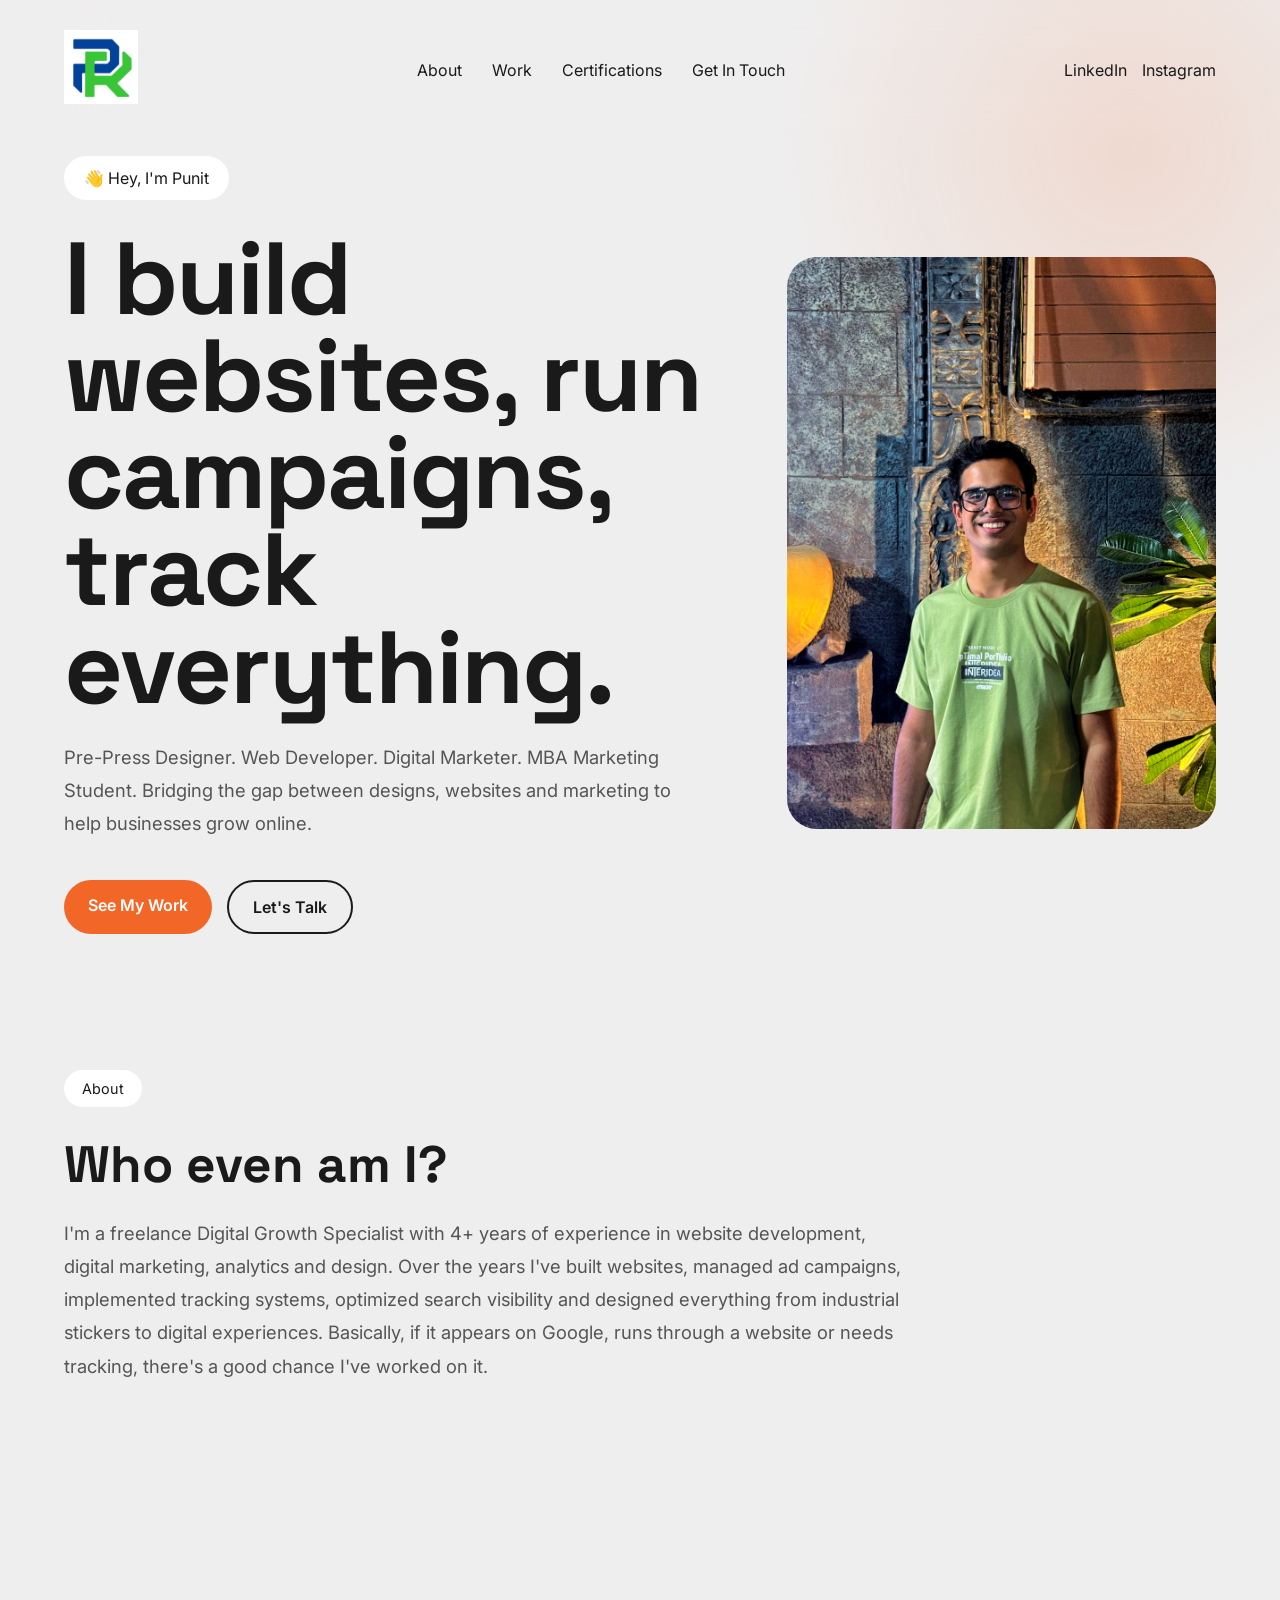
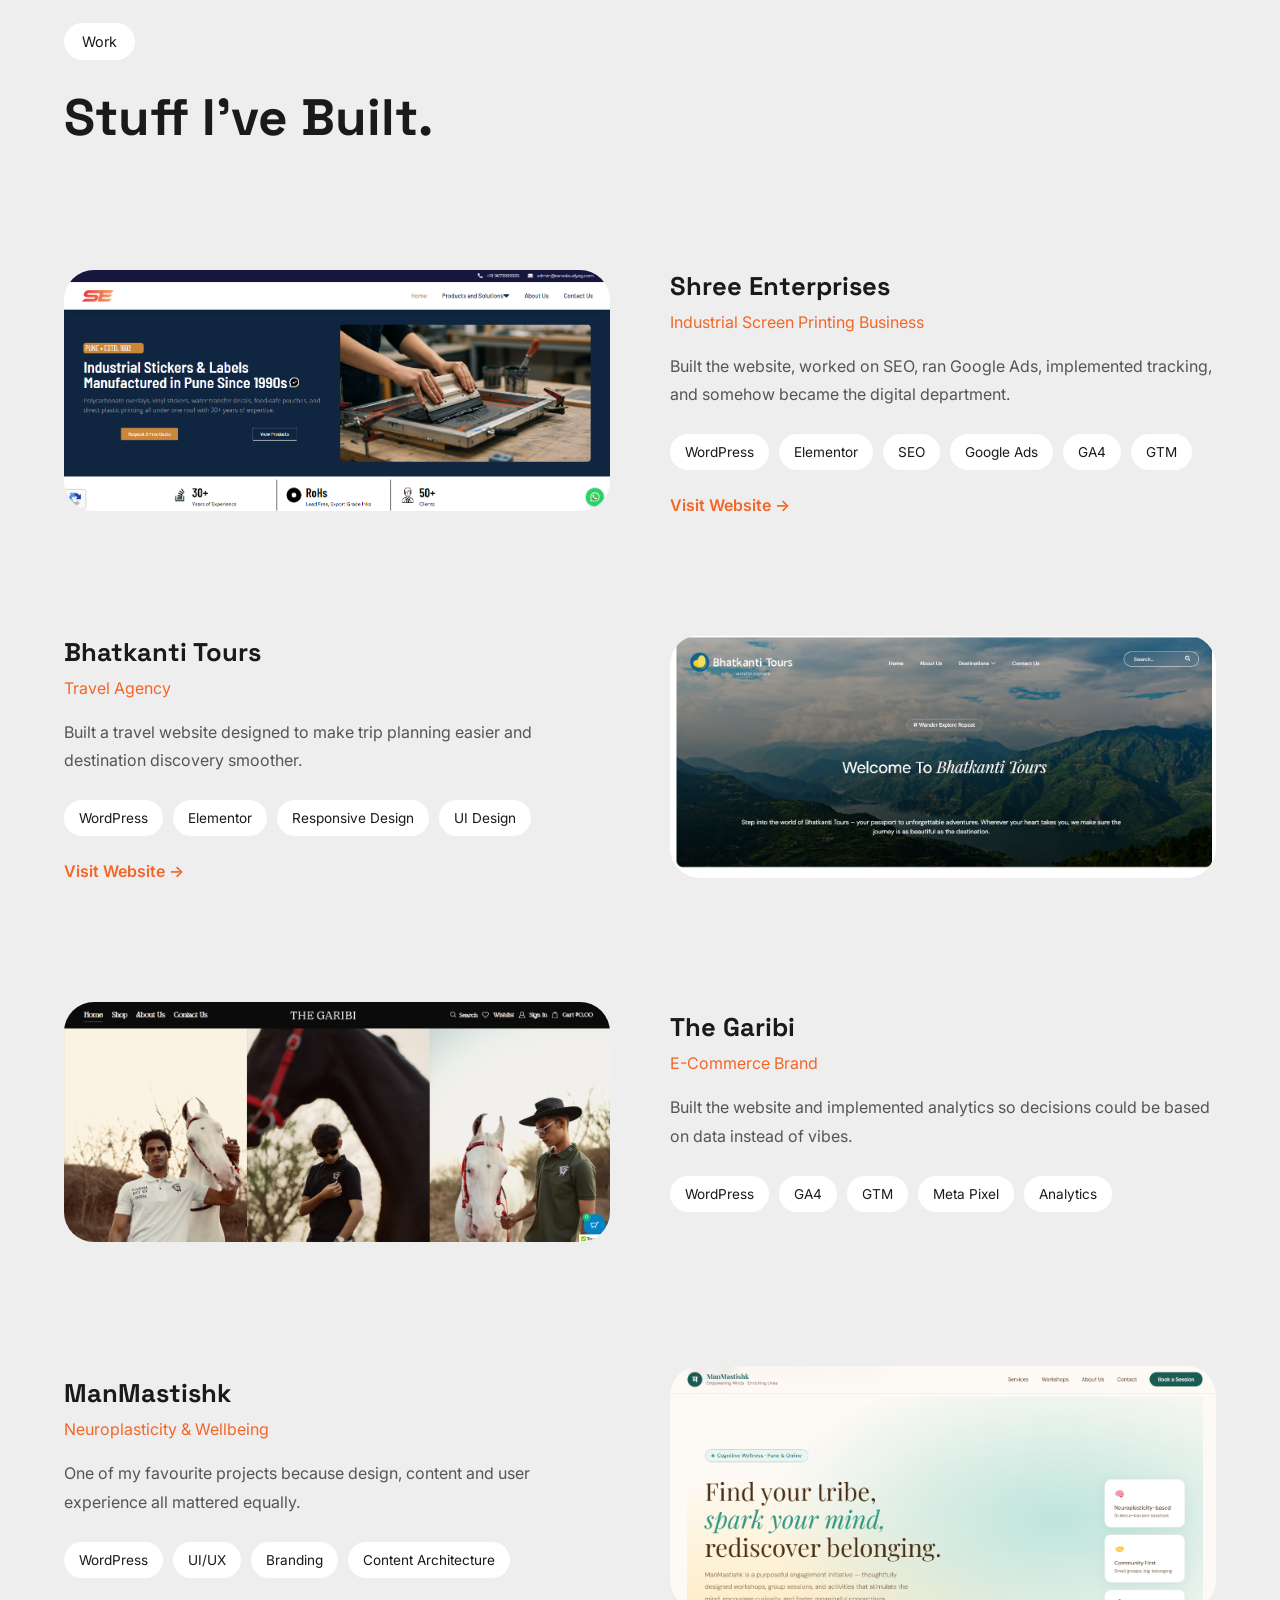
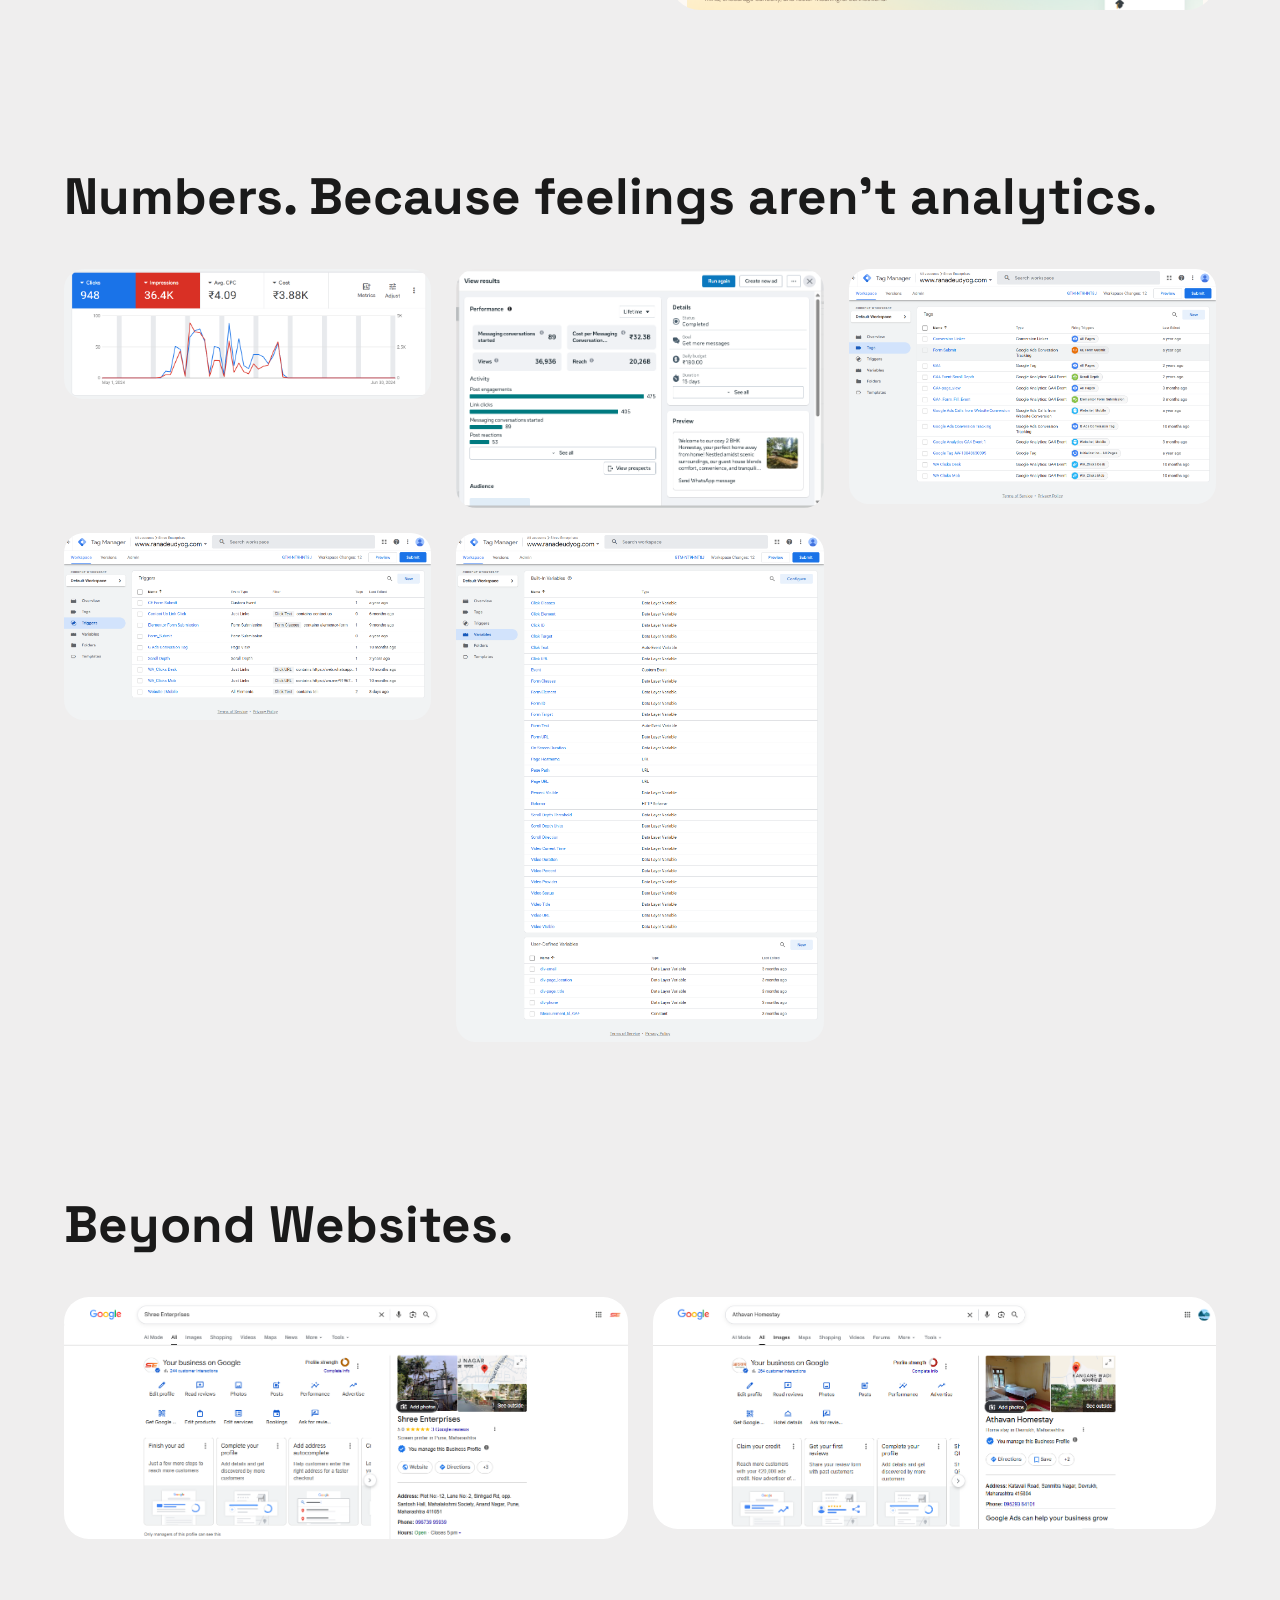
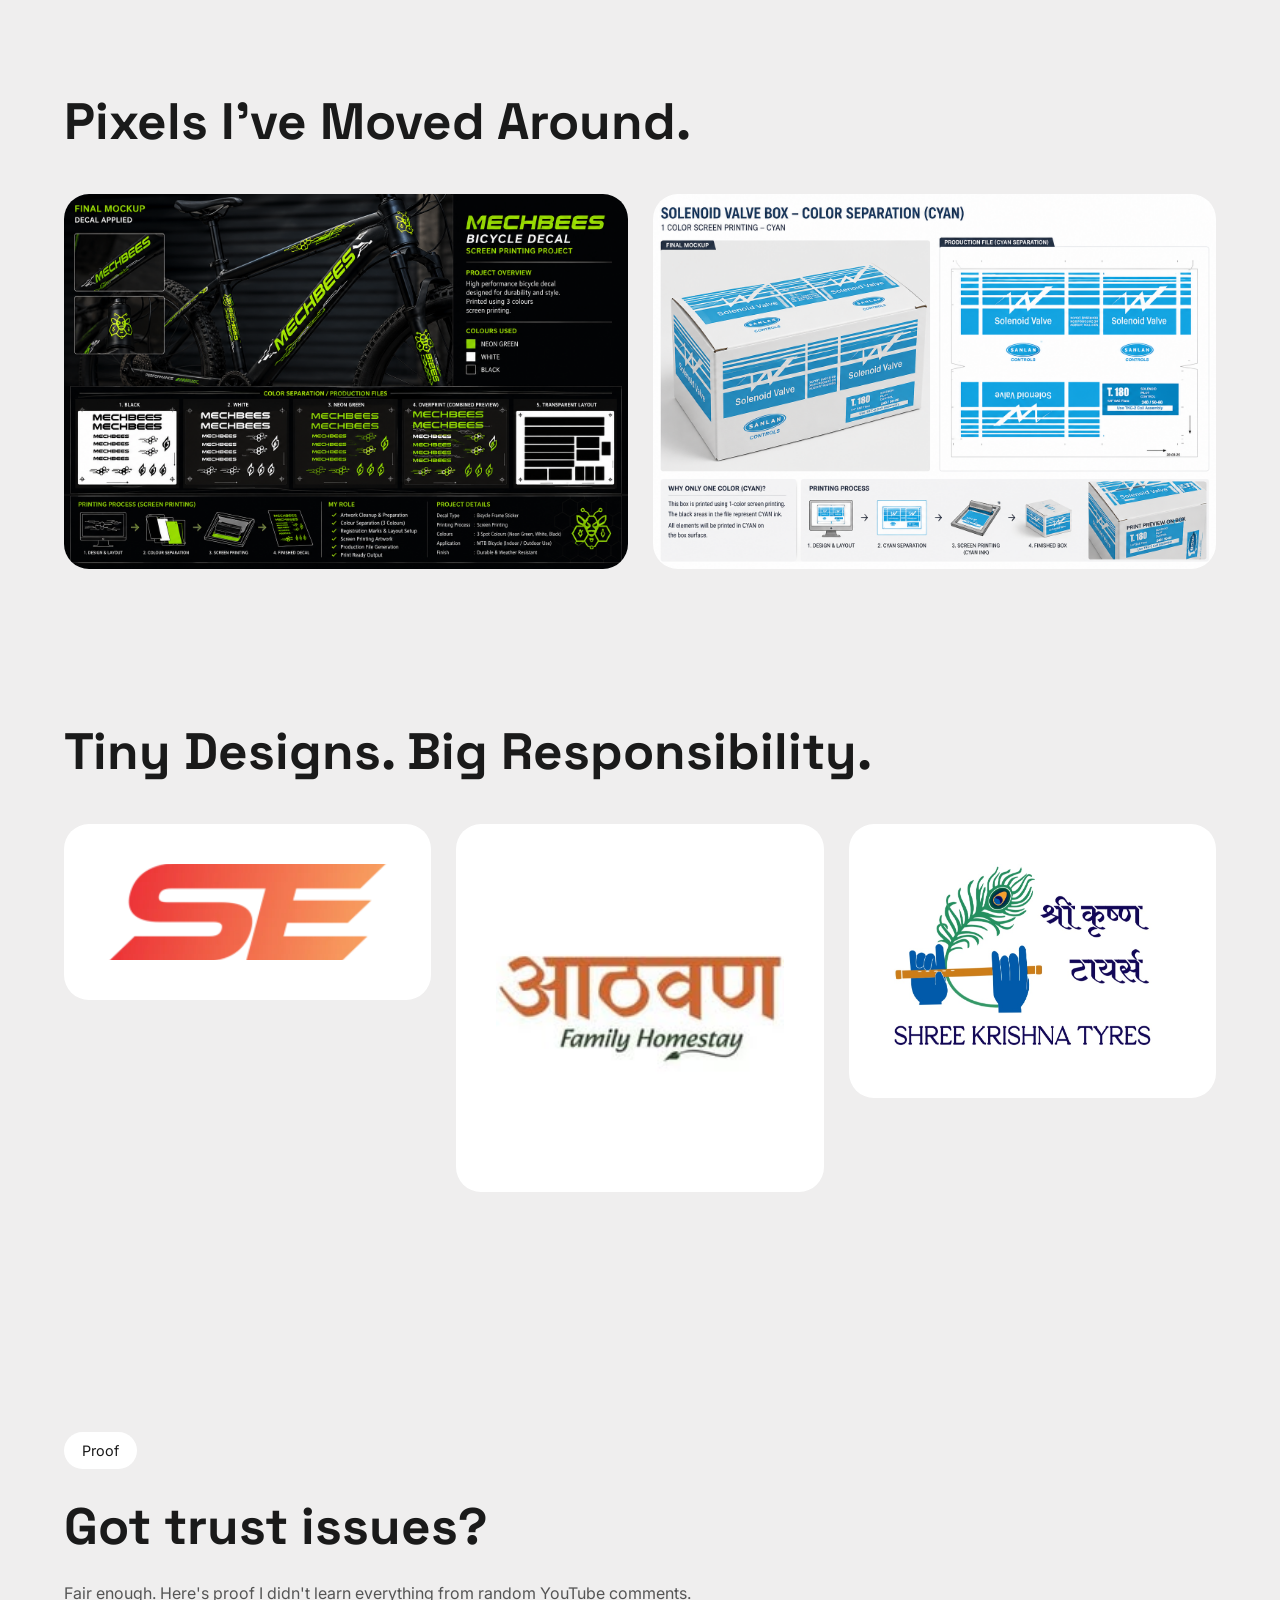
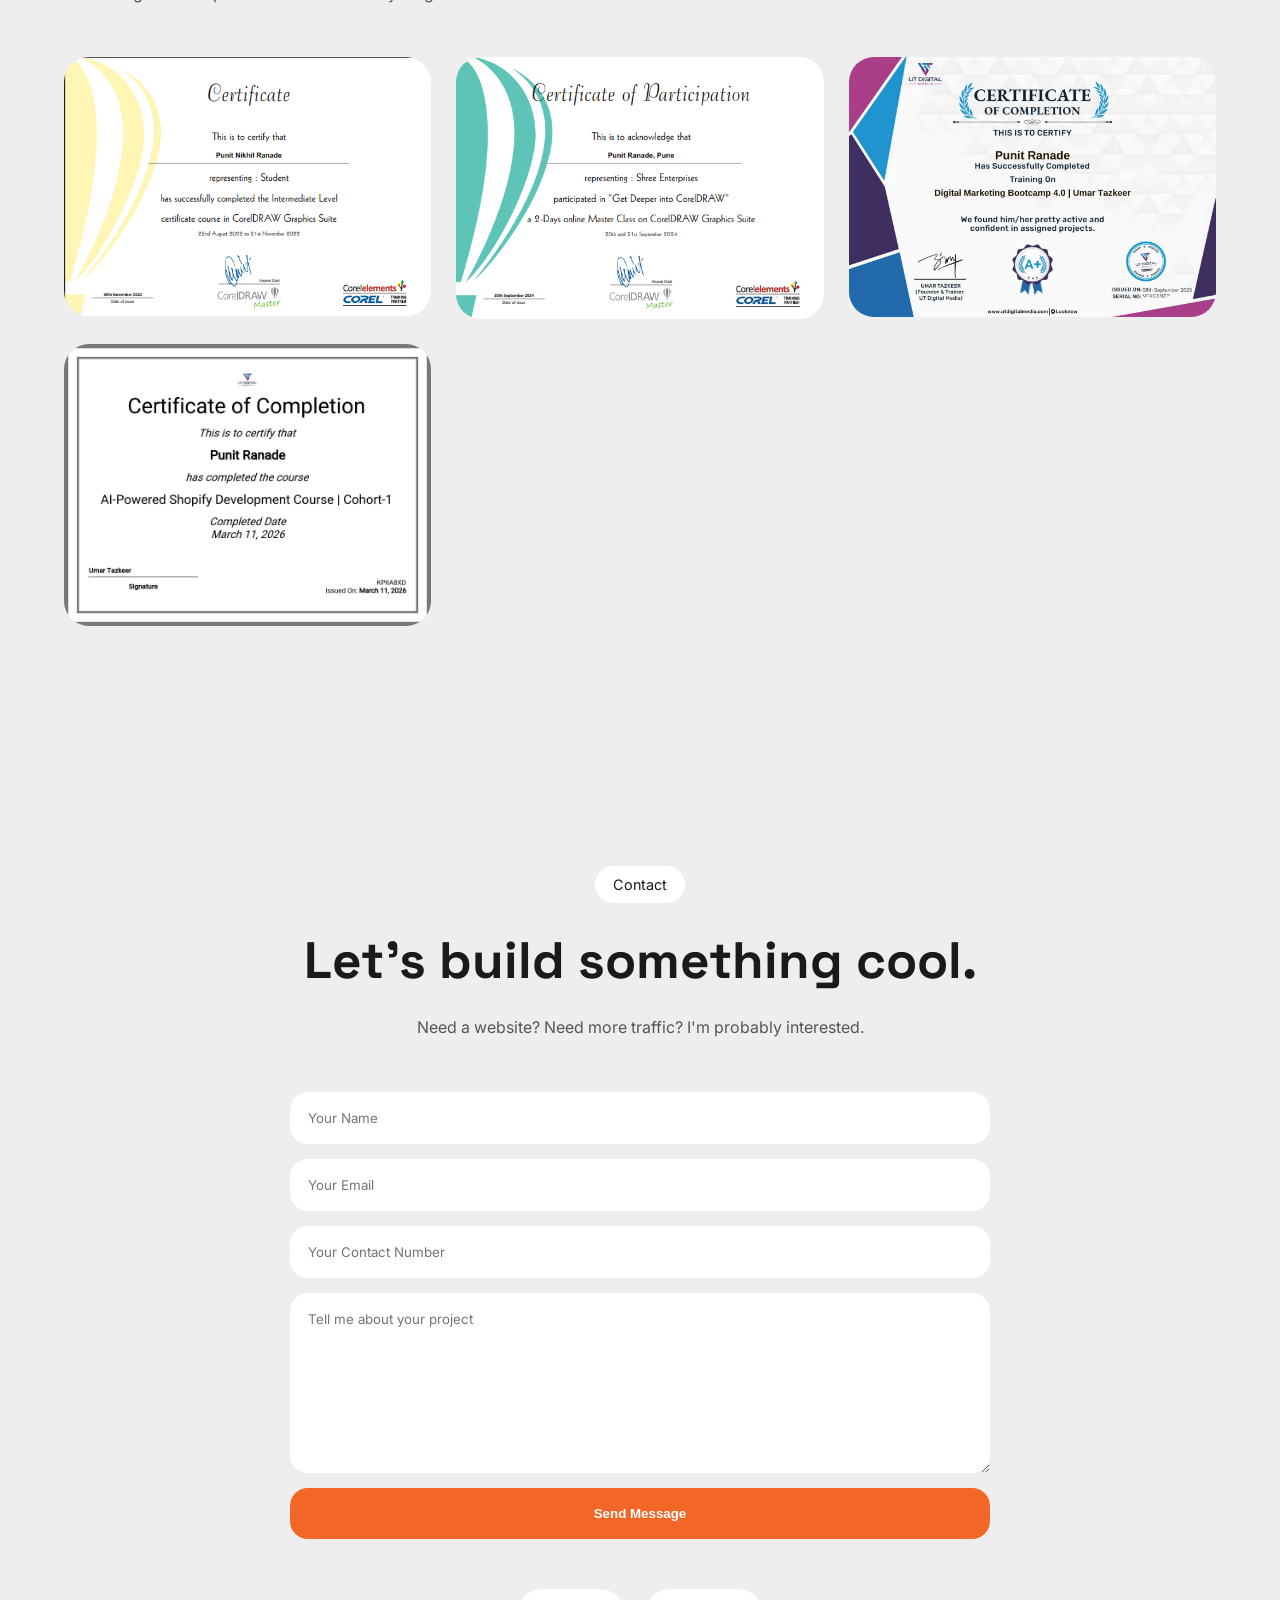
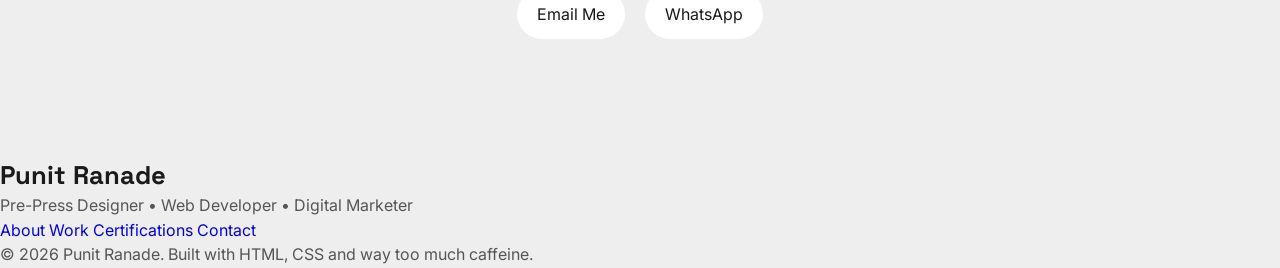
==== index_updated.html @ 6a96c4b2 "Add files via upload" ====
<!DOCTYPE html>
<html lang="en">
<head>
    <meta charset="UTF-8">
    <meta name="viewport" content="width=device-width, initial-scale=1.0">
    <title>Punit Ranade</title>

    <link rel="preconnect" href="https://fonts.googleapis.com">
    <link href="https://fonts.googleapis.com/css2?family=Space+Grotesk:wght@400;500;700&family=Inter:wght@300;400;500;600&display=swap" rel="stylesheet">

    <link rel="stylesheet" href="style.css">
</head>
<body>

    <!-- NAVIGATION -->

    <header class="navbar">

        <div class="logo">
            <img src="assets/logo.png" alt="Punit Ranade">

        </div>

        <nav>

            <ul>
                <li><a href="#about">About</a></li>
                <li><a href="#work">Work</a></li>
                <li><a href="#proof">Certifications</a></li>
                <li><a href="#contact">Get In Touch</a></li>
            </ul>

        </nav>

        <div class="social-links">

            <a href="https://www.linkedin.com/in/punit-ranade-09016a329">LinkedIn</a>
            <a href="https://www.instagram.com/punitranade">Instagram</a>

        </div>

    </header>

    <!-- HERO -->

    <section class="hero">

        <div class="hero-content">

            <span class="hero-tag">
                👋 Hey, I'm Punit
            </span>

            <h1>
                I build websites,
                run campaigns,
                track everything.
            </h1>

            <p>
                Pre-Press Designer.
                Web Developer.
                Digital Marketer.
                MBA Marketing Student.

                Bridging the gap between designs, websites and marketing to help businesses grow online.
            </p>

            <div class="hero-buttons">

                <a href="#work" class="btn-primary">
                    See My Work
                </a>

                <a href="#contact" class="btn-secondary">
                    Let's Talk
                </a>

            </div>

        </div>

        <div class="hero-image">

            <img src="assets/profile.jpeg" alt="Punit Ranade">

        </div>

    </section>

    <!-- ABOUT -->

    <section id="about" class="section">

        <span class="section-tag">
            About
        </span>

        <h2>
            Who even am I?
        </h2>

        <p>
            I'm a freelance Digital Growth Specialist with 4+ years of experience in website development, digital marketing, analytics and design.

            Over the years I've built websites, managed ad campaigns, implemented tracking systems, optimized search visibility and designed everything from industrial stickers to digital experiences.

            Basically, if it appears on Google, runs through a website or needs tracking, there's a good chance I've worked on it.
        </p>

    </section>

    <!-- WORK -->

    <section id="work" class="section">

        <span class="section-tag">
            Work
        </span>

        <h2>
            Stuff I've Built.
        </h2>

        <!-- RANADE UDYOG -->

        <div class="project">

            <div class="project-image">
                <img src="assets/ranadeudyog.png">
            </div>

            <div class="project-content">

                <h3>Shree Enterprises </h3>

                <span class="project-category">
                    Industrial Screen Printing Business
                </span>

                <p>
                    Built the website, worked on SEO,
                    ran Google Ads, implemented tracking,
                    and somehow became the digital department.
                </p>

                <div class="tags">
                    <span>WordPress</span>
                    <span>Elementor</span>
                    <span>SEO</span>
                    <span>Google Ads</span>
                    <span>GA4</span>
                    <span>GTM</span>
                </div>

                <a href="https://ranadeudyog.com" target="_blank">
                    Visit Website →
                </a>

            </div>

        </div>

        <!-- BHATKANTI -->

        <div class="project reverse">

            <div class="project-image">
                <img src="assets/bhatkanti.png">
            </div>

            <div class="project-content">

                <h3>Bhatkanti Tours</h3>

                <span class="project-category">
                    Travel Agency
                </span>

                <p>
                    Built a travel website designed to make trip planning easier and destination discovery smoother.
                </p>

                <div class="tags">
                    <span>WordPress</span>
                    <span>Elementor</span>
                    <span>Responsive Design</span>
                    <span>UI Design</span>
                </div>

                <a href="https://bhatkantitours.com" target="_blank">
                    Visit Website →
                </a>

            </div>

        </div>

        <!-- THE GARIBI -->

        <div class="project">

            <div class="project-image">
                <img src="assets/thegaribi.png">
            </div>

            <div class="project-content">

                <h3>The Garibi</h3>

                <span class="project-category">
                    E-Commerce Brand
                </span>

                <p>
                    Built the website and implemented analytics so decisions could be based on data instead of vibes.
                </p>

                <div class="tags">
                    <span>WordPress</span>
                    <span>GA4</span>
                    <span>GTM</span>
                    <span>Meta Pixel</span>
                    <span>Analytics</span>
                </div>

            </div>

        </div>

        <!-- MANMASTISHK -->

        <div class="project reverse">

            <div class="project-image">
                <img src="assets/manmastishk.png">
            </div>

            <div class="project-content">

                <h3>ManMastishk</h3>

                <span class="project-category">
                    Neuroplasticity & Wellbeing
                </span>

                <p>
                    One of my favourite projects because design, content and user experience all mattered equally.
                </p>

                <div class="tags">
                    <span>WordPress</span>
                    <span>UI/UX</span>
                    <span>Branding</span>
                    <span>Content Architecture</span>
                </div>

            </div>

        </div>

        <!-- ANALYTICS -->

        <h2 class="sub-heading">
            Numbers. Because feelings aren't analytics.
        </h2>

        <div class="analytics-grid">

            <img src="assets/gads.png">
            <img src="assets/meta1.png">
            <img src="assets/gtm-tags.png">
            <img src="assets/gtm_triggers.png">
            <img src="assets/gtm_variables.png">

        </div>
        <!-- LIGHTBOX -->
        <div id="lightbox">
            <span class="close-btn">&times;</span>
             <img id="lightbox-img">
            </div>
        
        <!-- GBP -->

        <h2 class="sub-heading">
            Beyond Websites.
        </h2>

        <div class="gbp-grid">

            <img src="assets/gbp1.png">
            <img src="assets/gbp2.png">

        </div>

        <!-- DESIGN -->

        <h2 class="sub-heading">
            Pixels I've Moved Around.
        </h2>

        <div class="design-grid">

            <img src="assets/MechBees_Mockup.png">
            <img src="assets/Sanlan_Mockup.png">

        </div>

        <!-- LOGOS -->

        <h2 class="sub-heading">
            Tiny Designs. Big Responsibility.
        </h2>

        <div class="logo-grid">

            <img src="assets/SE_Logo.webp">
            <img src="assets/logo2.png">
            <img src="assets/logo3.jpeg">

        </div>

    </section>

    <!-- CERTIFICATES -->

    <section id="proof" class="section">

        <span class="section-tag">
            Proof
        </span>

        <h2>
            Got trust issues?
        </h2>

        <p>
            Fair enough.
            Here's proof I didn't learn everything from random YouTube comments.
        </p>

        <div class="certificate-grid">

            <img src="assets/corel.png">
            <img src="assets/corel_masterclass.png">
            <img src="assets/dg.jpeg">
            <img src="assets/shopify_certificate.png">

        </div>

    </section>

    <!-- CONTACT -->

    <section id="contact" class="section contact">

        <span class="section-tag">
            Contact
        </span>

        <h2>
            Let's build something cool.
        </h2>

        <p>
            Need a website?
            Need more traffic? 
            
            I'm probably interested.
        </p>

        <form>

            <input type="text" placeholder="Your Name">

            <input type="email" placeholder="Your Email">

            <input type="contact" placeholder="Your Contact Number">

            <textarea placeholder="Tell me about your project"></textarea>

            <button type="submit">
                Send Message
            </button>

        </form>

        <div class="contact-links">

            <a href="mailto:ranadepunit@gmail.com">
                Email Me
            </a>

            <a href="https://wa.me/918605760772">
                WhatsApp
            </a>

        </div>

    </section>


<footer>

    <div class="footer-content">

        <h3>Punit Ranade</h3>

        <p>
            Pre-Press Designer • Web Developer • Digital Marketer
        </p>

        <div class="footer-links">

            <a href="#about">About</a>
            <a href="#work">Work</a>
            <a href="#proof">Certifications</a>
            <a href="#contact">Contact</a>

        </div>

        <p class="copyright">
            © 2026 Punit Ranade. Built with HTML, CSS and way too much caffeine.
        </p>

    </div>

</footer>

</body>
</html>
---- style.css ----
:root{
    --orange:#F26627;
    --blue:#325D79;
    --mint:#9BD7D1;
    --cream:#EFEEEE;

    --text:#1A1A1A;
    --white:#FFFFFF;

    --radius:24px;
}

/* RESET */

*{
    margin:0;
    padding:0;
    box-sizing:border-box;
}

html{
    scroll-behavior:smooth;
}

body{
    background:var(--cream);
    color:var(--text);
    font-family:'Inter',sans-serif;
    overflow-x:hidden;
}

/* subtle background */

body::before{
    content:"";
    position:fixed;
    top:-200px;
    right:-200px;
    width:700px;
    height:700px;
    background:
    radial-gradient(
        circle,
        rgba(242,102,39,.15),
        transparent 70%
    );

    pointer-events:none;
    z-index:-1;
}

/* TYPOGRAPHY */

h1,h2,h3{
    font-family:'Space Grotesk',sans-serif;
}

h1{
    font-size:clamp(3.5rem,8vw,7rem);
    line-height:.95;
    letter-spacing:-2px;
}

h2{
    font-size:clamp(2rem,4vw,4rem);
    margin-bottom:20px;
}

h3{
    font-size:1.6rem;
}

p{
    color:#555;
    line-height:1.8;
}

a{
    text-decoration:none;
}

/* CONTAINER */

.section{
    width:min(1200px,90%);
    margin:auto;
    padding:120px 0;
}

/* NAVBAR */

.navbar{
    width:min(1200px,90%);
    margin:auto;

    display:flex;
    justify-content:space-between;
    align-items:center;

    padding:30px 0;

    position:sticky;
    top:0;

    backdrop-filter:blur(20px);
    z-index:100;
}

.logo{
    font-family:'Space Grotesk';
    font-size:1.3rem;
    font-weight:700;
}

.navbar ul{
    display:flex;
    gap:30px;
    list-style:none;
}

.navbar a{
    color:var(--text);
    transition:.3s;
}

.navbar a:hover{
    color:var(--orange);
}

.social-links{
    display:flex;
    gap:15px;
}

/* HERO */

.hero{
    width:min(1200px,90%);
    margin:auto;

    min-height:90vh;

    display:grid;
    grid-template-columns:1.2fr .8fr;
    align-items:center;
    gap:80px;
}

.hero-tag{
    display:inline-block;

    background:white;

    padding:12px 20px;

    border-radius:999px;

    margin-bottom:30px;
}

.hero p{
    max-width:650px;
    margin-top:25px;
    font-size:1.15rem;
}

.hero-buttons{
    display:flex;
    gap:15px;
    margin-top:40px;
}

.btn-primary,
.btn-secondary{

    padding:15px 24px;
    border-radius:999px;
    font-weight:600;
}

.btn-primary{
    background:var(--orange);
    color:white;
}

.btn-secondary{
    border:2px solid var(--text);
    color:var(--text);
}

.hero-image img{
    width:100%;
    border-radius:30px;
}

/* SECTION TAG */

.section-tag{
    display:inline-block;

    background:white;

    padding:10px 18px;

    border-radius:999px;

    margin-bottom:25px;

    font-size:.9rem;
}

/* ABOUT */

.about p,
#about p{
    max-width:850px;
    font-size:1.15rem;
}

/* PROJECTS */

.project{
    display:grid;
    grid-template-columns:1fr 1fr;
    gap:60px;

    align-items:center;

    margin-top:120px;
}

.project.reverse .project-image{
    order:2;
}

.project.reverse .project-content{
    order:1;
}

.project-image img{
    width:100%;
    border-radius:30px;

    transition:.4s;
}

.project-image img:hover{
    transform:translateY(-10px);
}

.project-category{
    display:block;

    color:var(--orange);

    margin:10px 0 20px;
}

.project-content p{
    margin-bottom:25px;
}

/* TAGS */

.tags{
    display:flex;
    flex-wrap:wrap;
    gap:10px;

    margin-bottom:25px;
}

.tags span{

    background:white;

    padding:10px 15px;

    border-radius:999px;

    font-size:.85rem;

    transition:.3s;
}

.tags span:hover{
    background:var(--orange);
    color:white;
}

.project-content a{
    color:var(--orange);
    font-weight:600;
}

/* SUB HEADINGS */

.sub-heading{
    margin-top:150px;
    margin-bottom:40px;
}

/* ANALYTICS */

.analytics-grid{
    display:grid;
    grid-template-columns:repeat(auto-fit,minmax(300px,1fr));
    gap:25px;
}

.analytics-grid img{
    width:100%;
    border-radius:25px;

    transition:.3s;
}

.analytics-grid img:hover{
    transform:translateY(-8px);
}
.analytics-grid{

    display:grid;

    grid-template-columns:
    repeat(auto-fit,minmax(280px,1fr));

    gap:25px;

    margin-top:40px;
}

.analytics-grid img{

    width:100%;

    border-radius:20px;

    cursor:pointer;

    transition:.3s;
}

.analytics-grid img:hover{

    transform:
    translateY(-6px)
    scale(1.02);
}

/* LIGHTBOX */

#lightbox{

    position:fixed;

    inset:0;

    background:
    rgba(0,0,0,.9);

    display:none;

    justify-content:center;

    align-items:center;

    z-index:9999;

    padding:40px;
}

#lightbox img{

    max-width:90%;

    max-height:90vh;

    border-radius:20px;
}

.close-btn{

    position:absolute;

    top:30px;

    right:40px;

    color:white;

    font-size:50px;

    cursor:pointer;
}

/* GBP */

.gbp-grid{
    display:grid;
    grid-template-columns:1fr 1fr;
    gap:25px;
}

.gbp-grid img{
    width:100%;
    border-radius:25px;
}

/* DESIGN */

.design-grid{
    display:grid;
    grid-template-columns:1fr 1fr;
    gap:25px;
}

.design-grid img{
    width:100%;
    border-radius:25px;
}

/* LOGOS */

.logo-grid{
    display:grid;
    grid-template-columns:repeat(3,1fr);
    gap:25px;
}

.logo-grid img{

    width:100%;

    background:white;

    padding:40px;

    border-radius:25px;
}

/* CERTIFICATES */

.certificate-grid{
    margin-top:50px;

    display:grid;
    grid-template-columns:repeat(auto-fit,minmax(280px,1fr));

    gap:25px;
}

.certificate-grid img{

    width:100%;

    border-radius:25px;

    transition:.3s;
}

.certificate-grid img:hover{
    transform:scale(1.03);
}

/* CONTACT */

.contact{
    text-align:center;
}

.contact p{
    max-width:700px;
    margin:auto;
}

form{

    max-width:700px;

    margin:50px auto;

    display:flex;

    flex-direction:column;

    gap:15px;
}

input,
textarea{

    border:none;

    padding:18px;

    border-radius:18px;

    font-family:inherit;

    background:white;
}

textarea{
    min-height:180px;
}

button{

    border:none;

    background:var(--orange);

    color:white;

    padding:18px;

    border-radius:18px;

    cursor:pointer;

    font-weight:600;
}

.contact-links{
    display:flex;
    justify-content:center;
    gap:20px;
}

.contact-links a{

    background:white;

    color:var(--text);

    padding:15px 20px;

    border-radius:999px;
}

/* MOBILE */

@media(max-width:900px){

    .navbar{
        flex-direction:column;
        gap:20px;
    }

    .hero{
        grid-template-columns:1fr;
        padding-top:40px;
    }

    .project{
        grid-template-columns:1fr;
    }

    .project.reverse .project-image,
    .project.reverse .project-content{
        order:unset;
    }

    .gbp-grid,
    .design-grid,
    .logo-grid{
        grid-template-columns:1fr;
    }

    h1{
        font-size:3.5rem;
    }

    .hero-buttons{
        flex-direction:column;
    }

    .contact-links{
        flex-direction:column;
    }
}
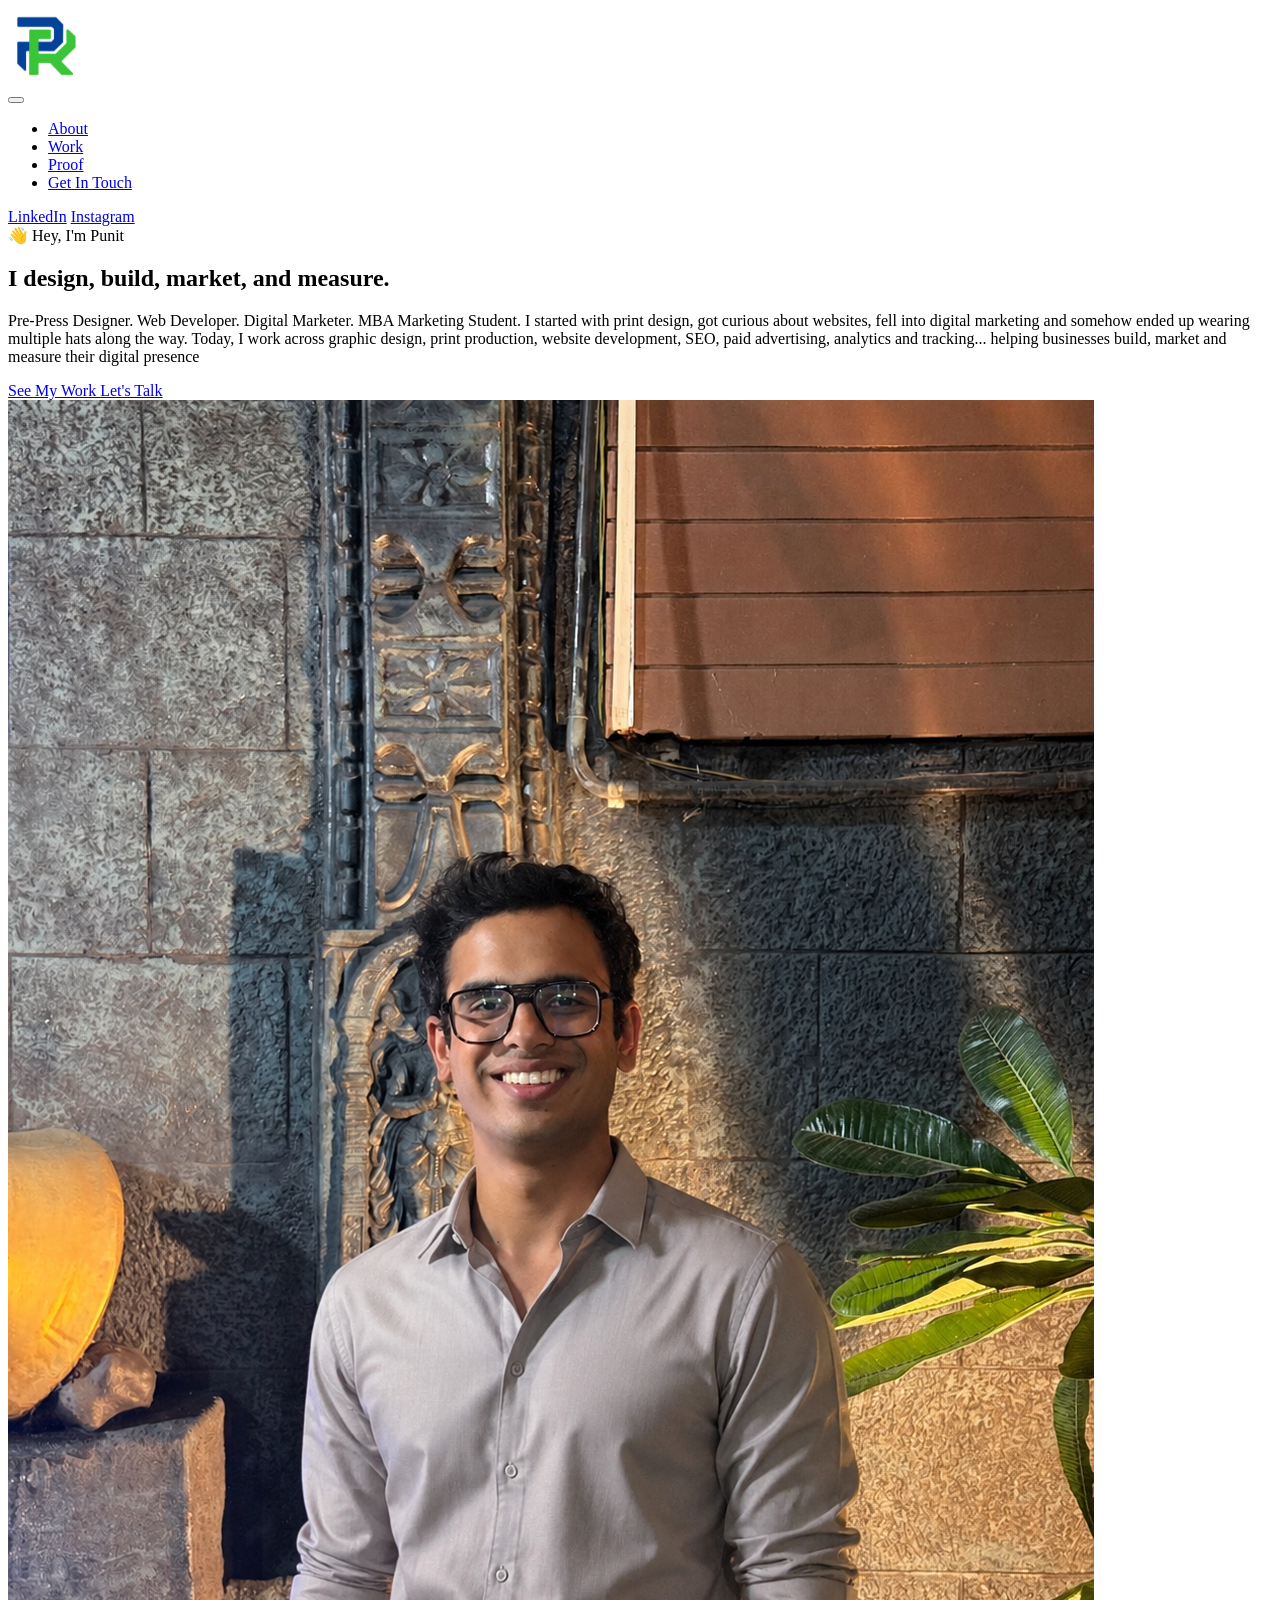
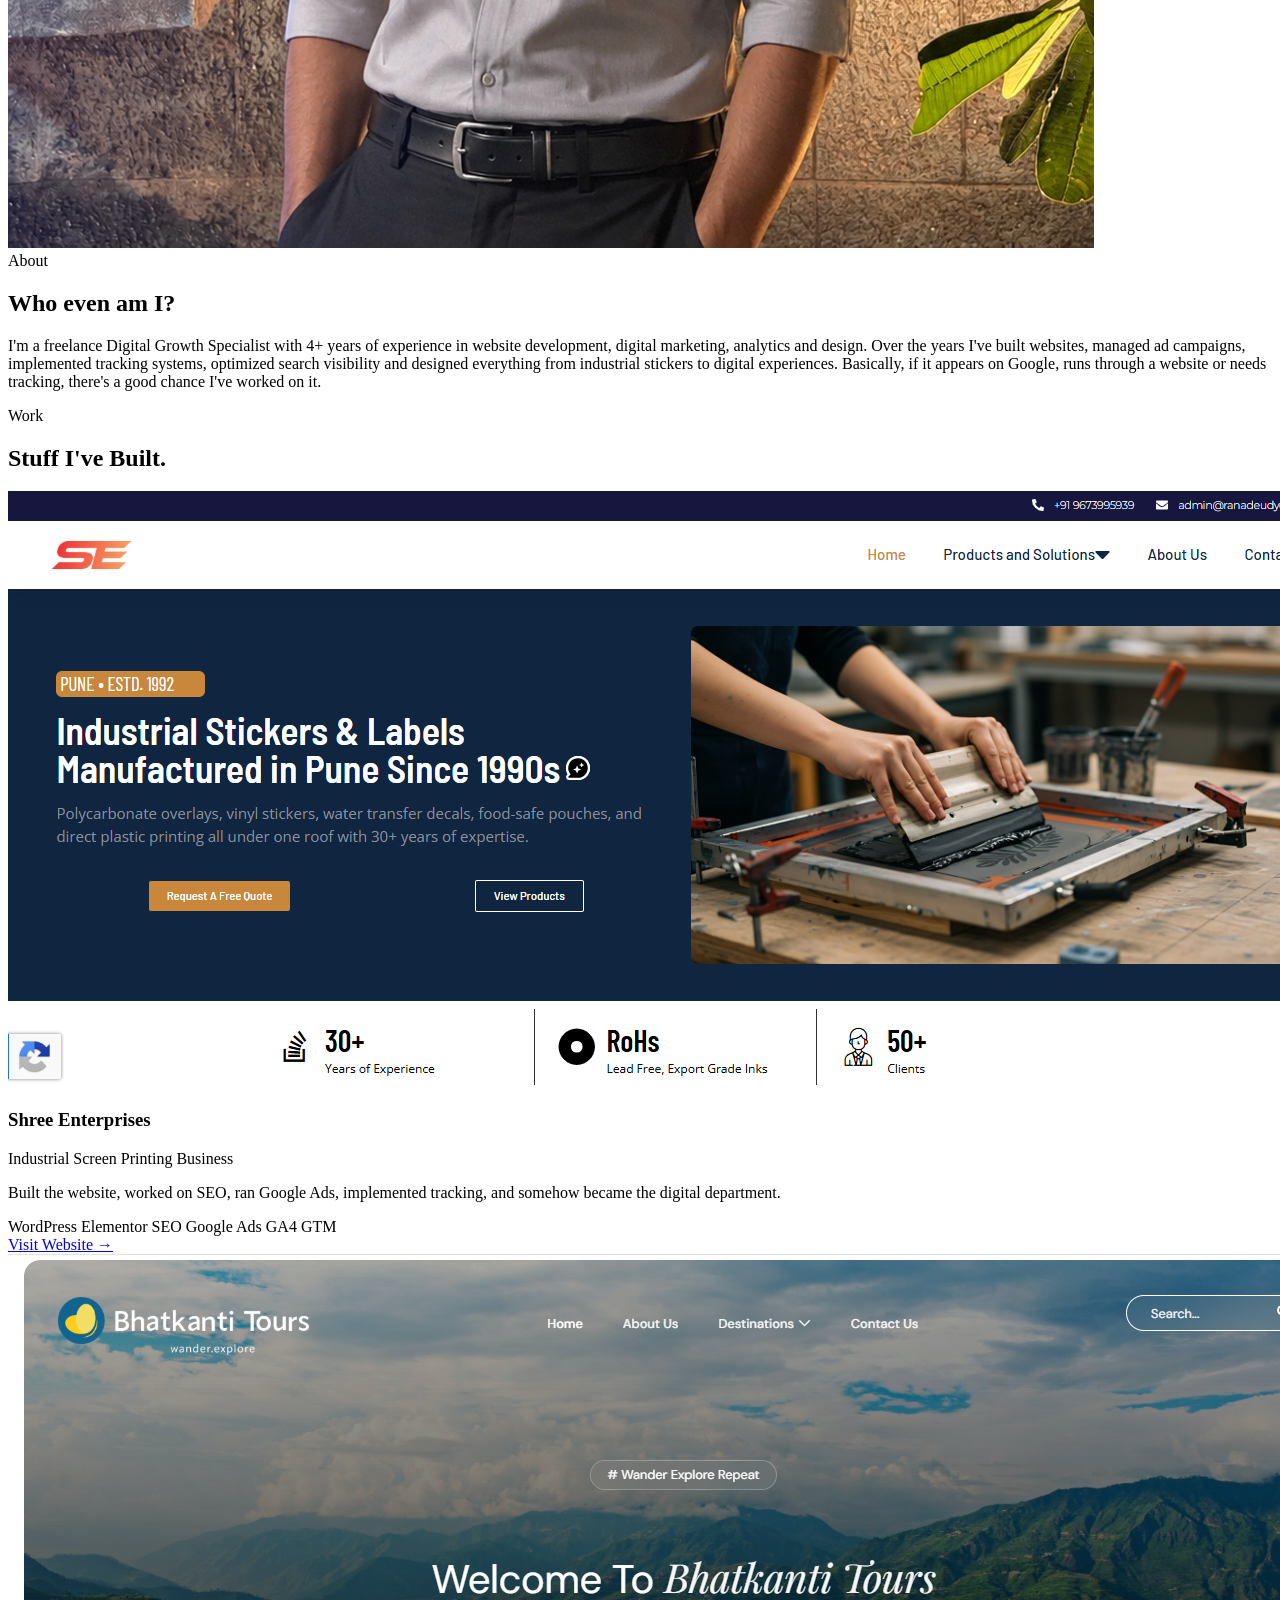
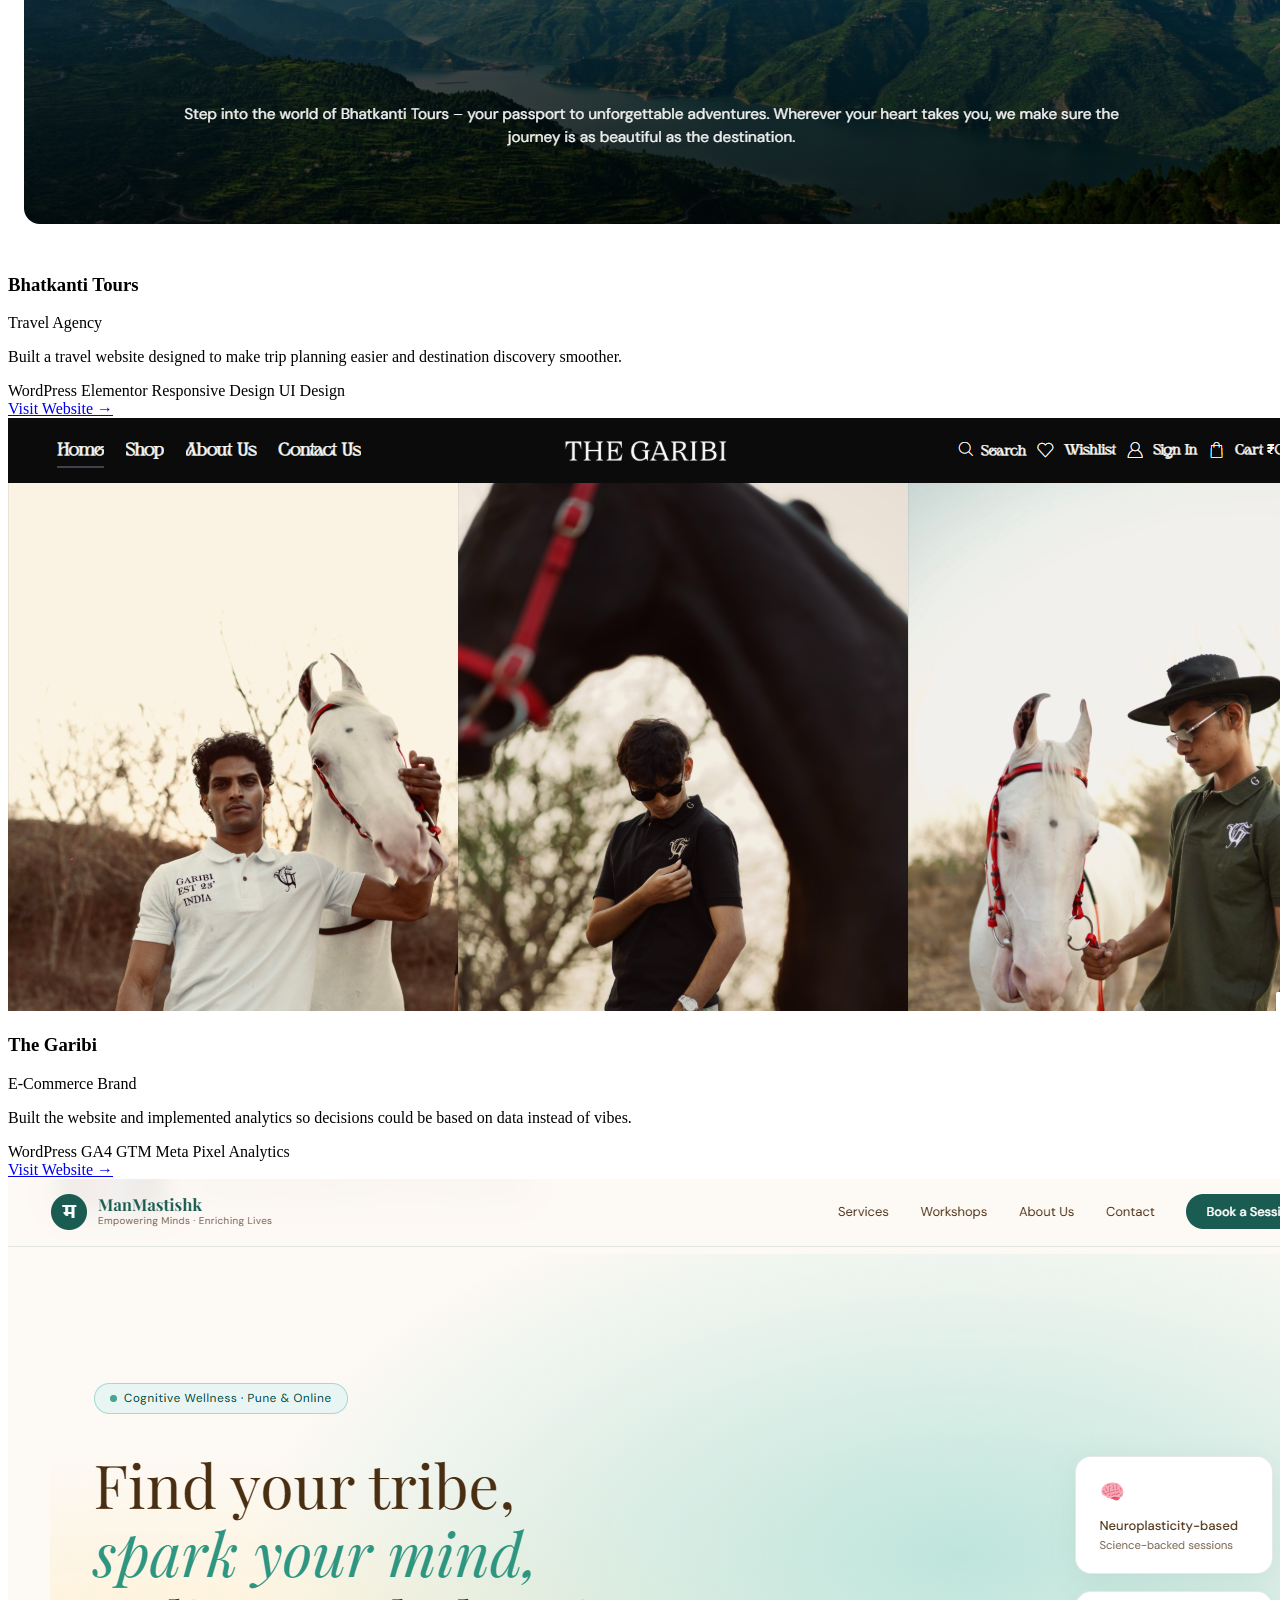
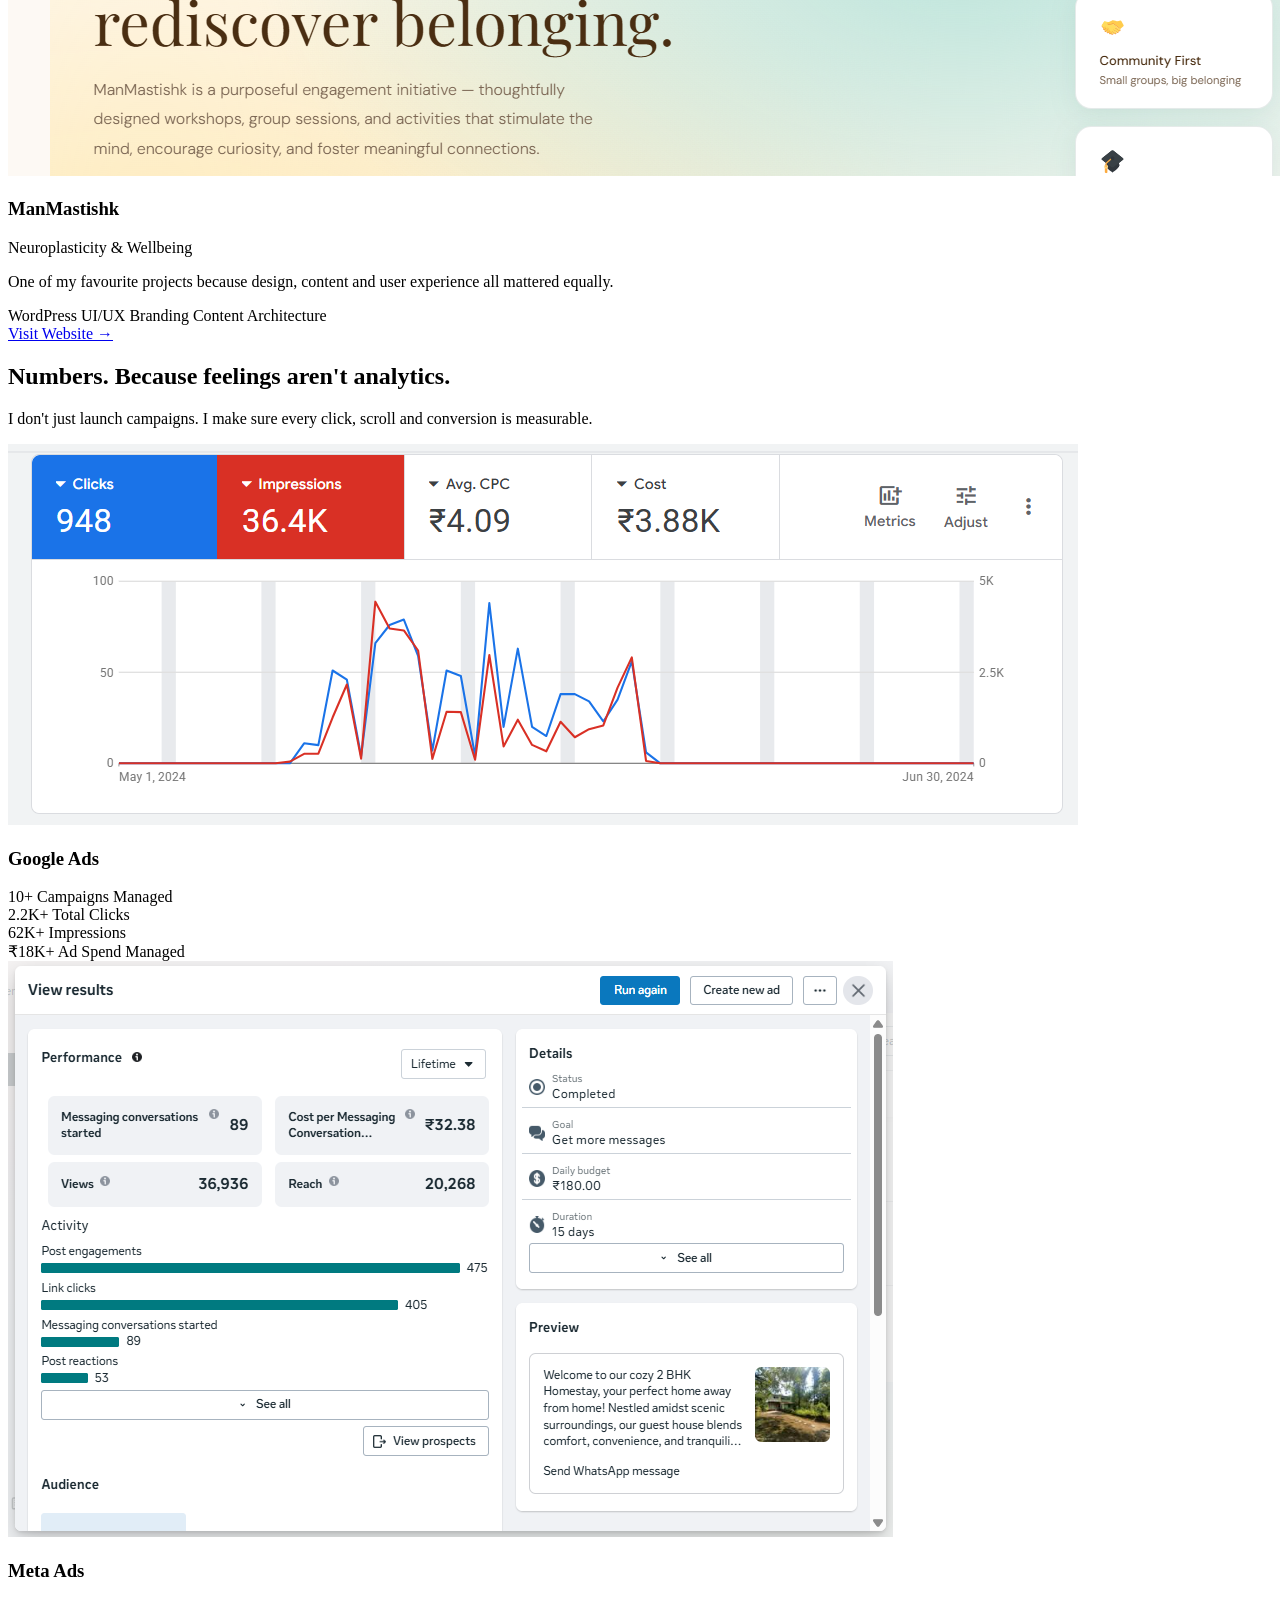
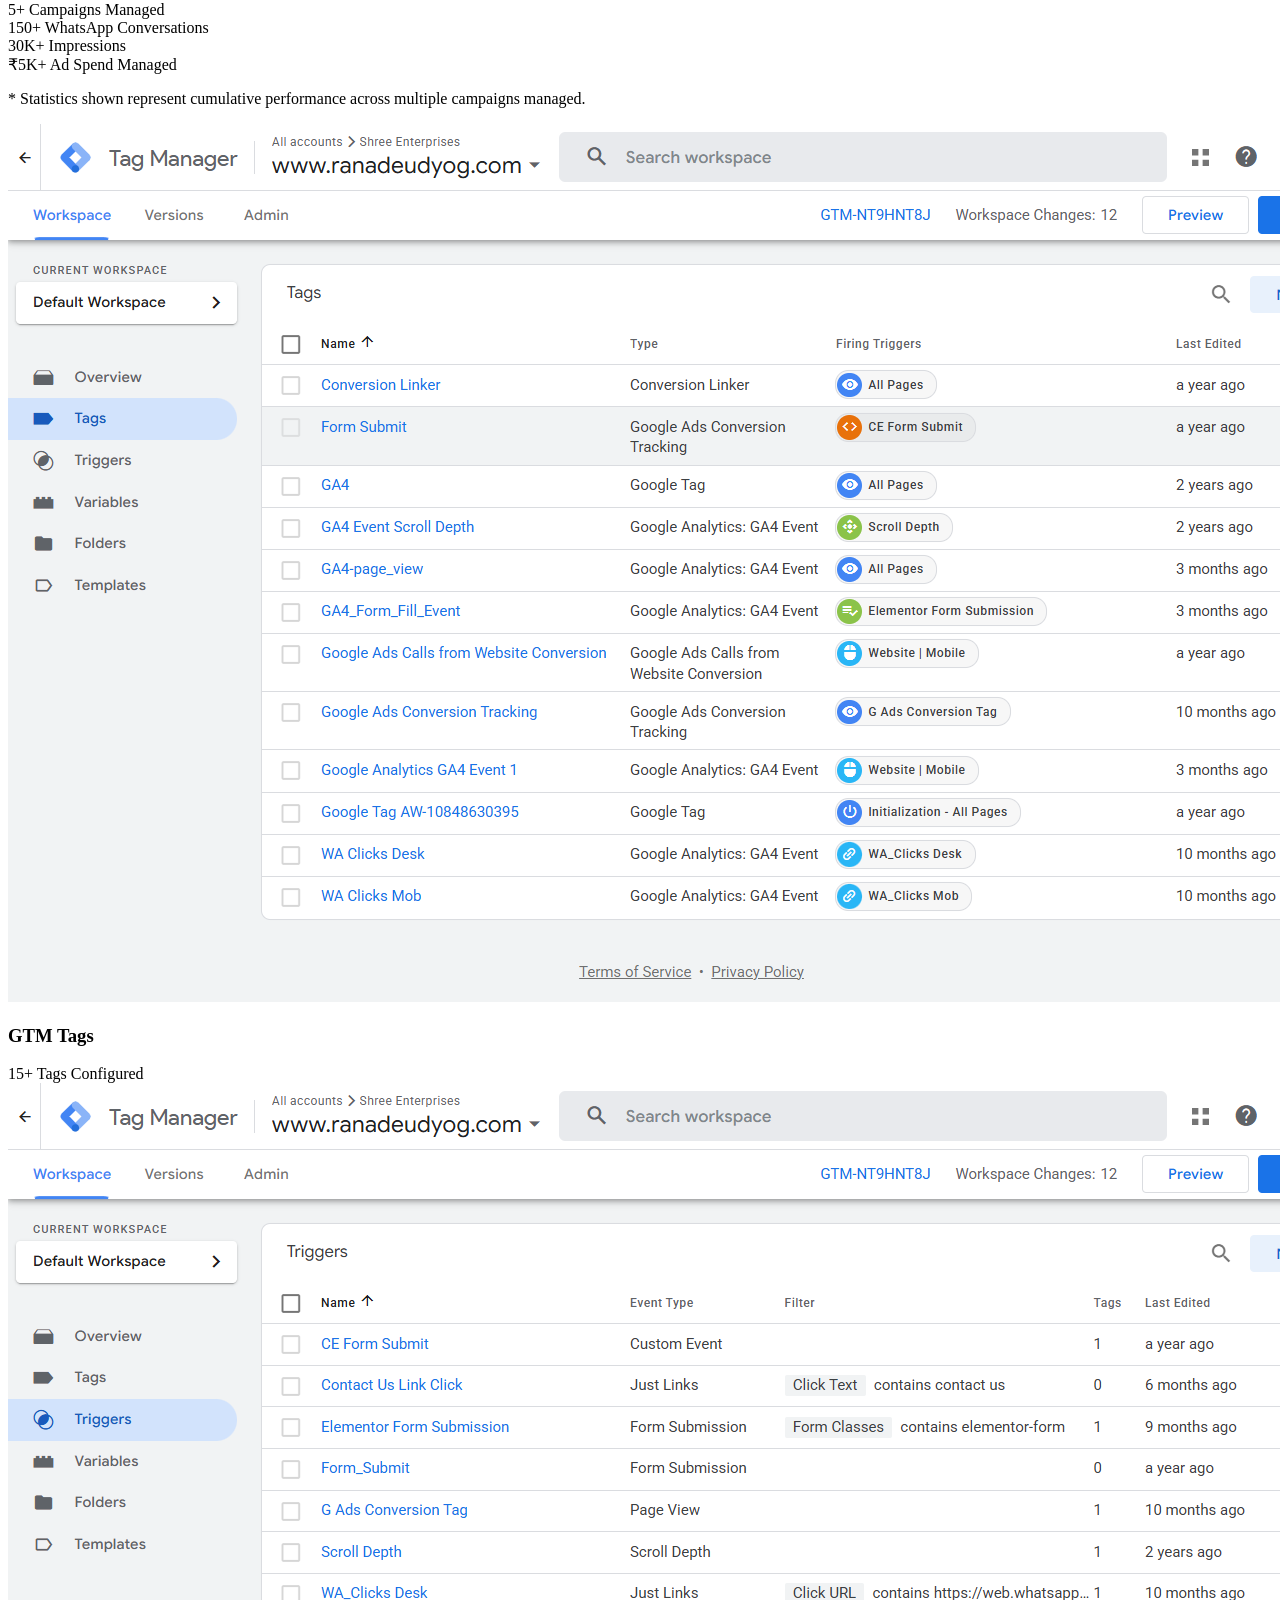
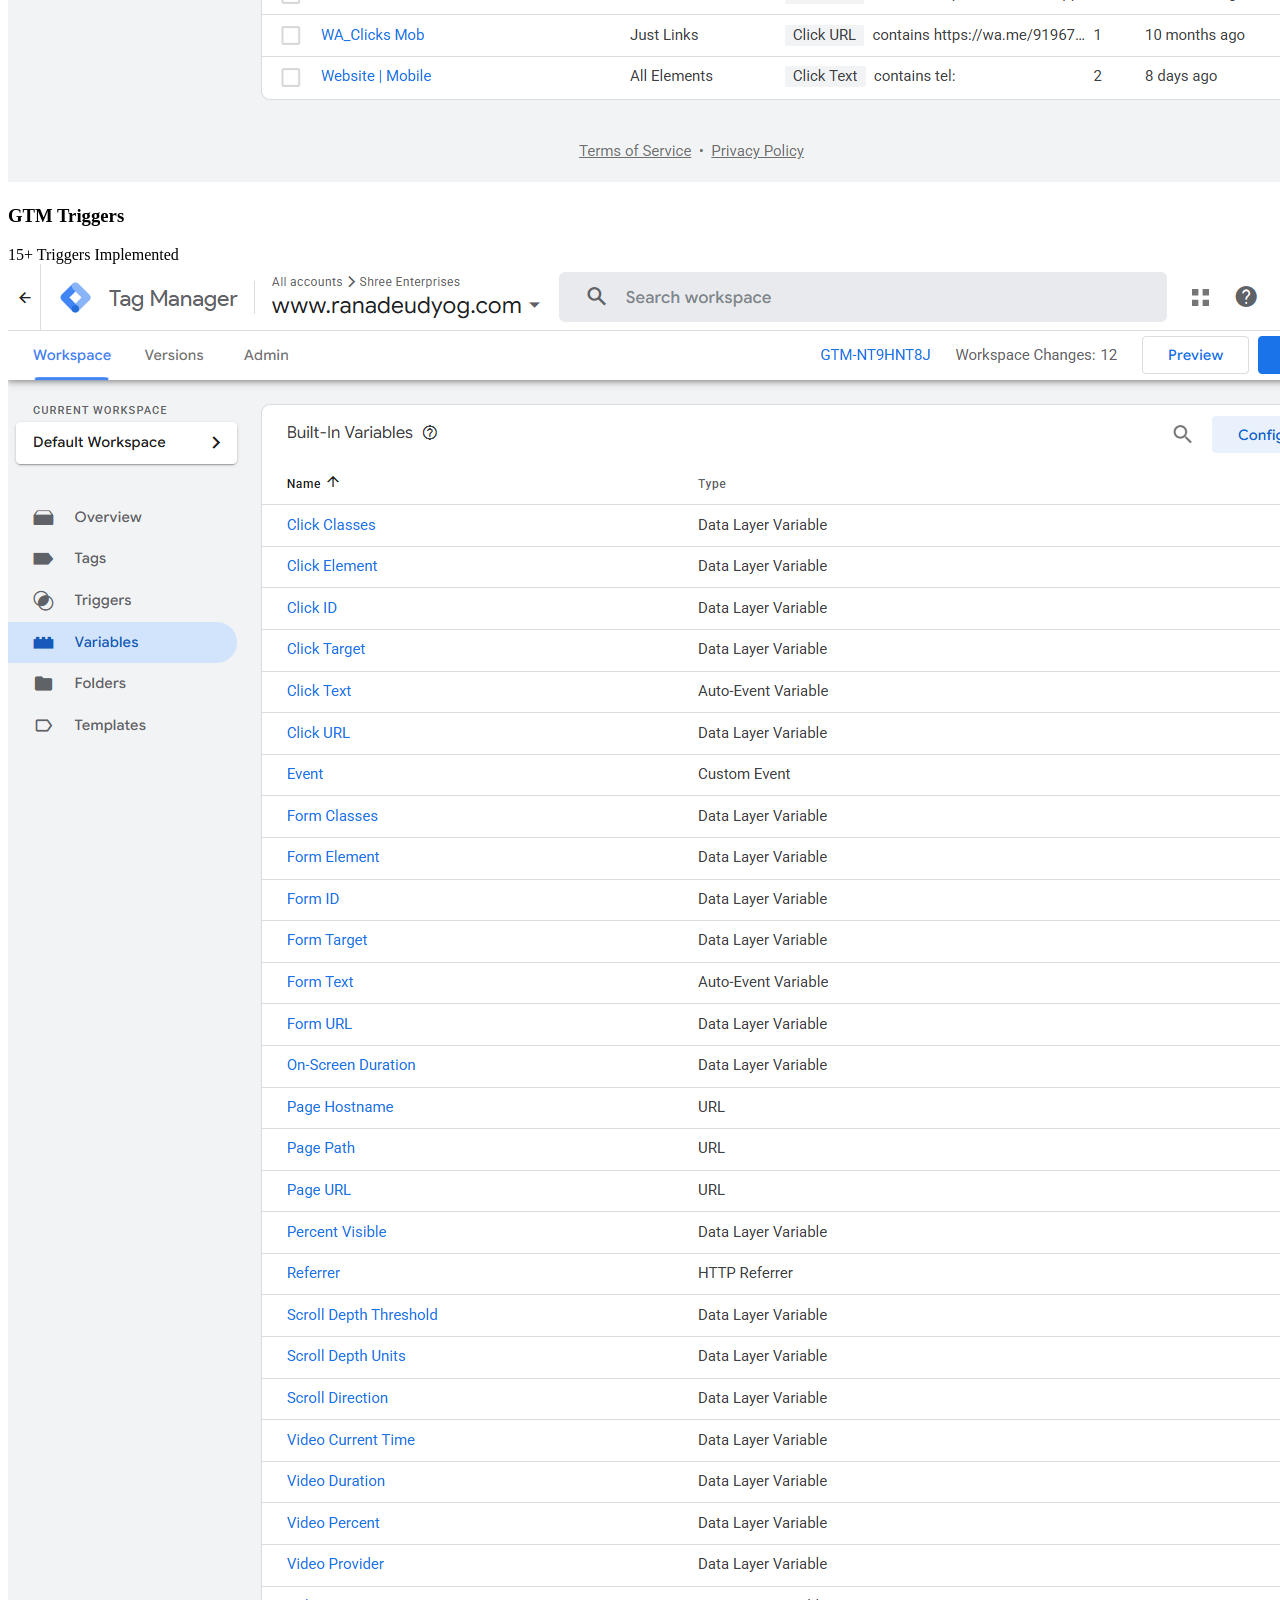
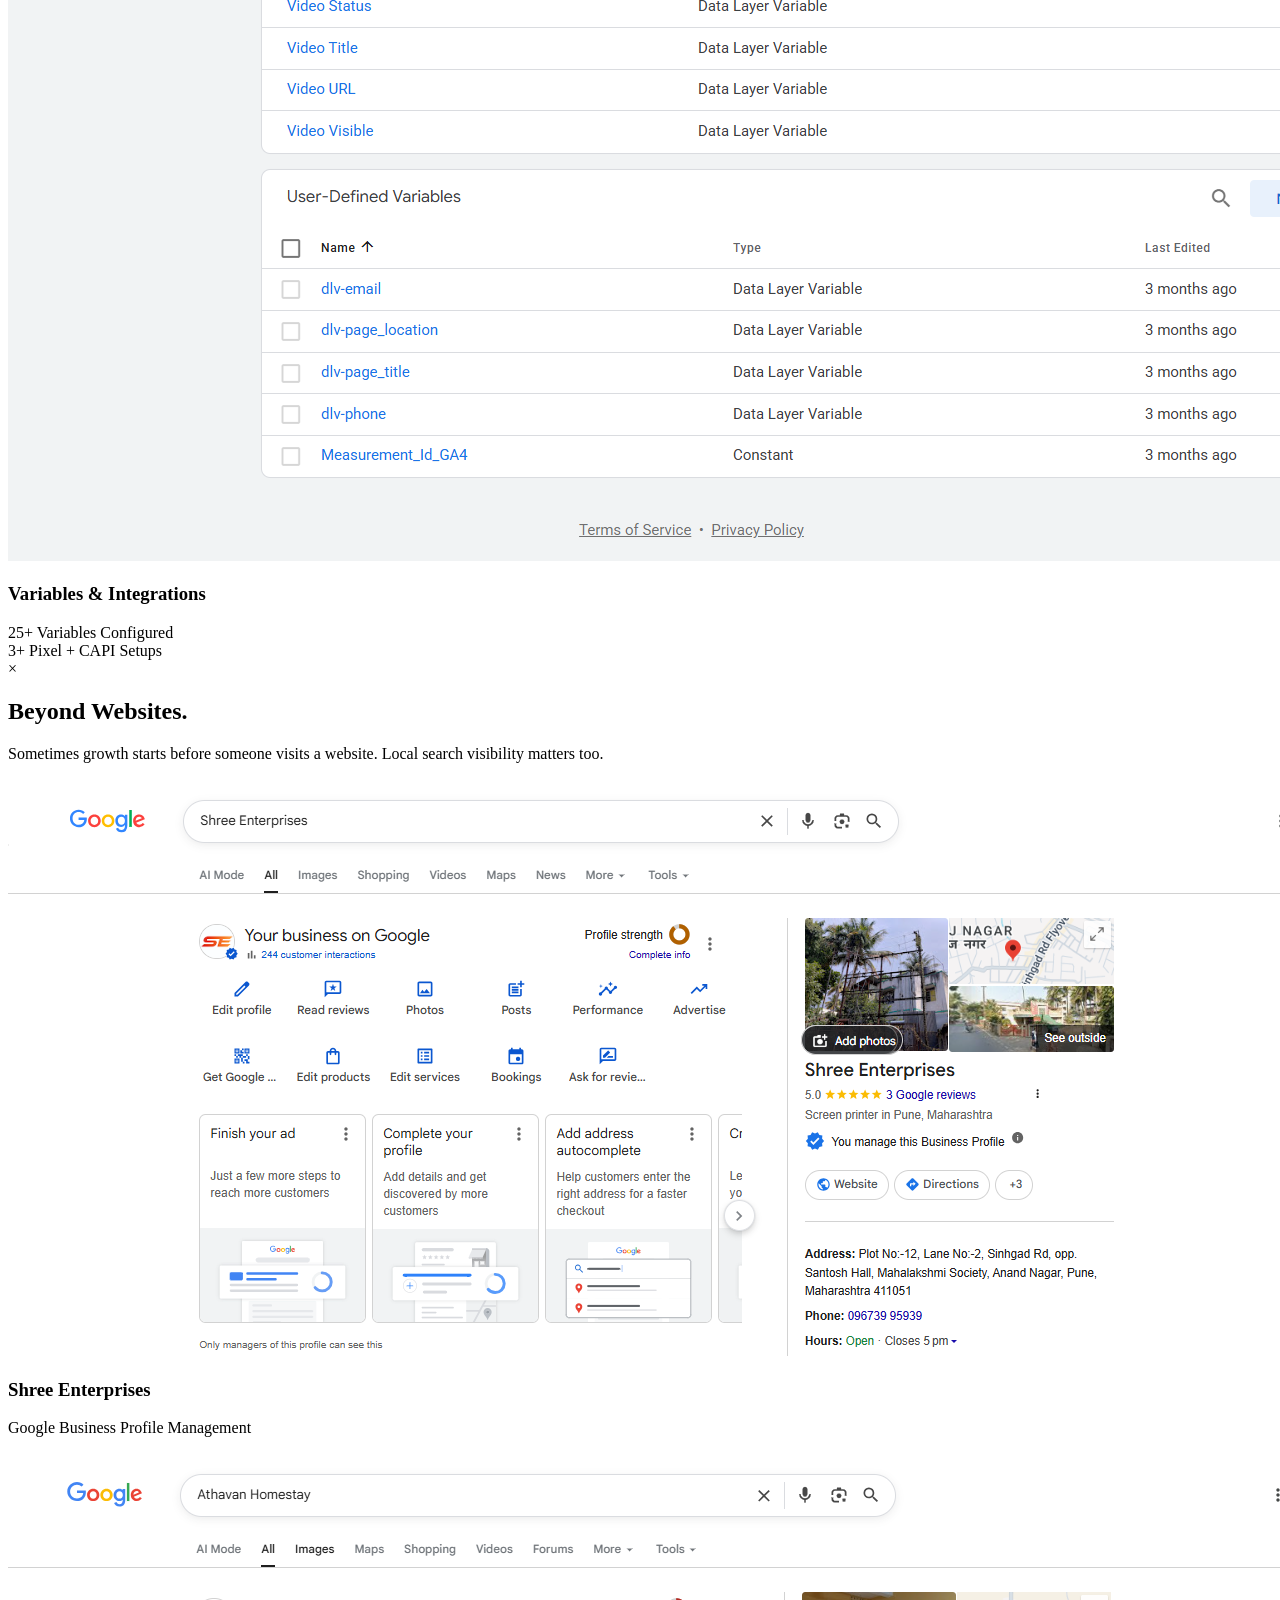
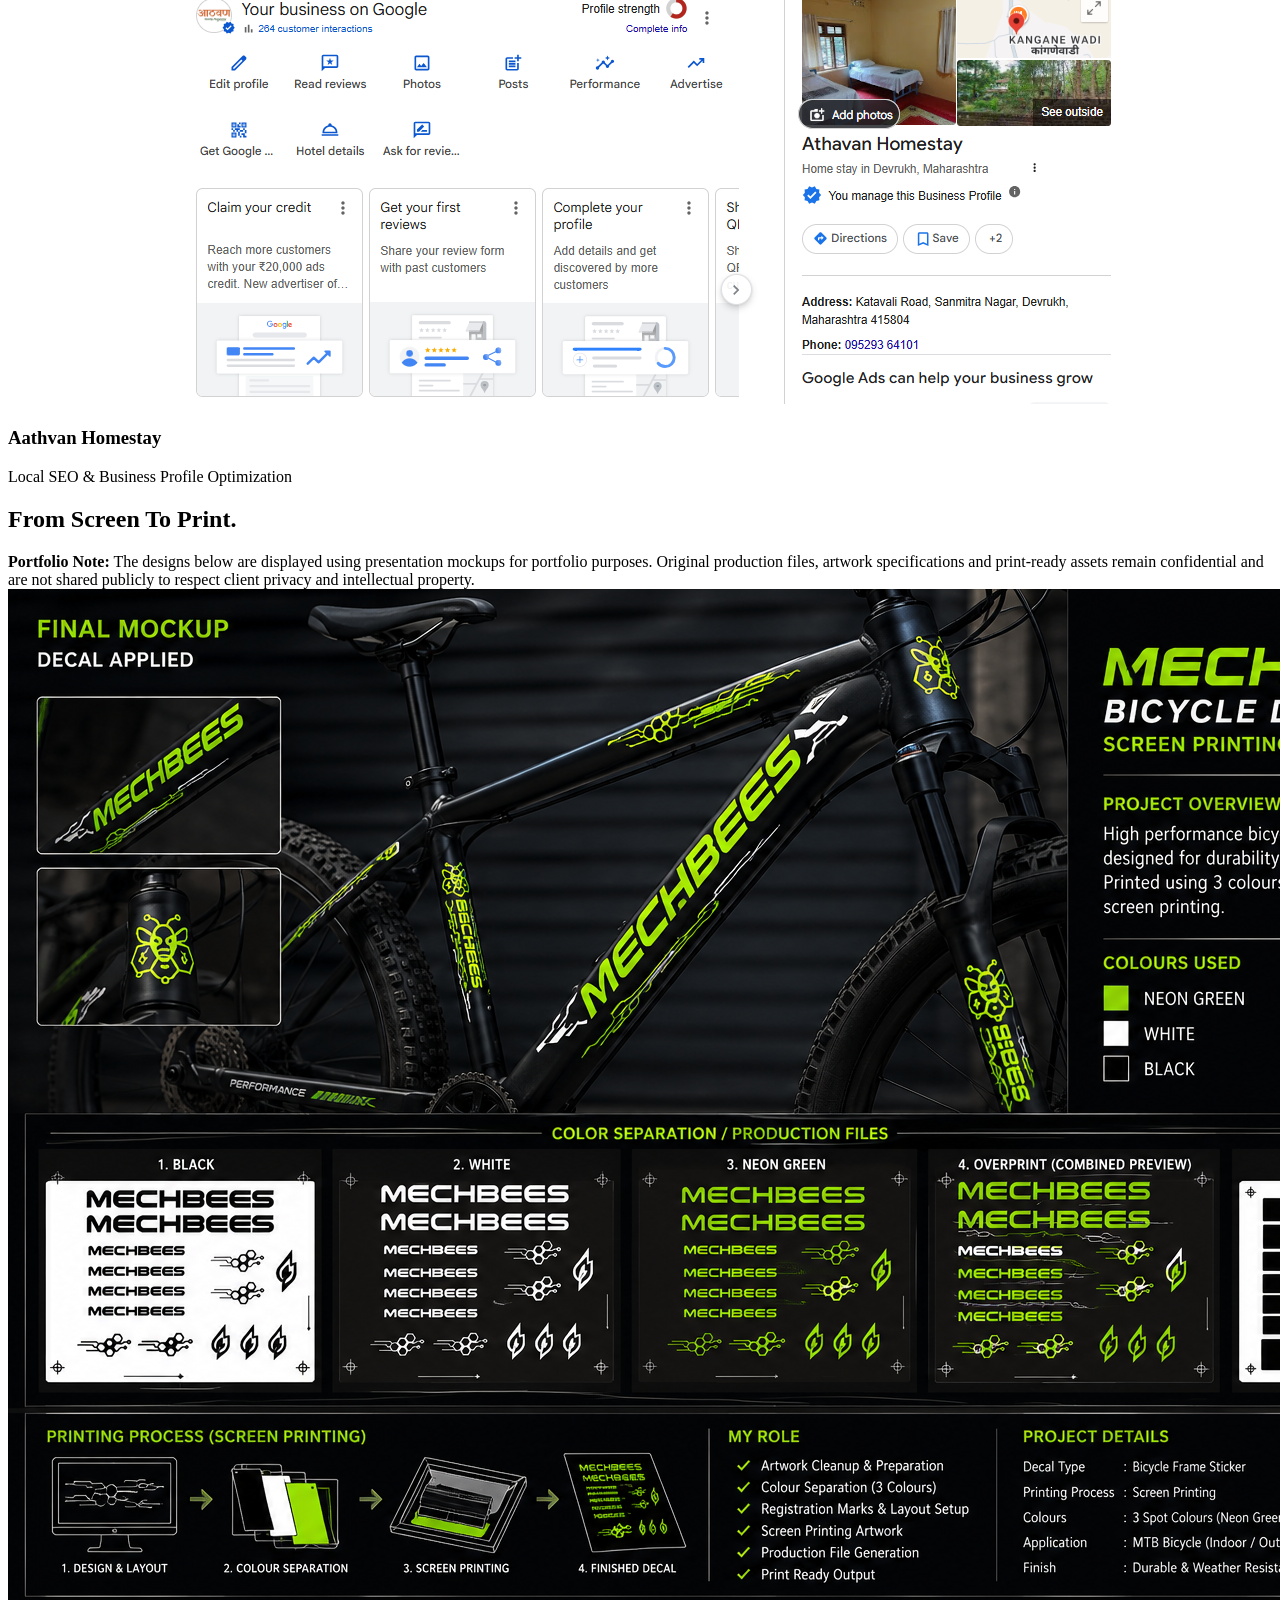
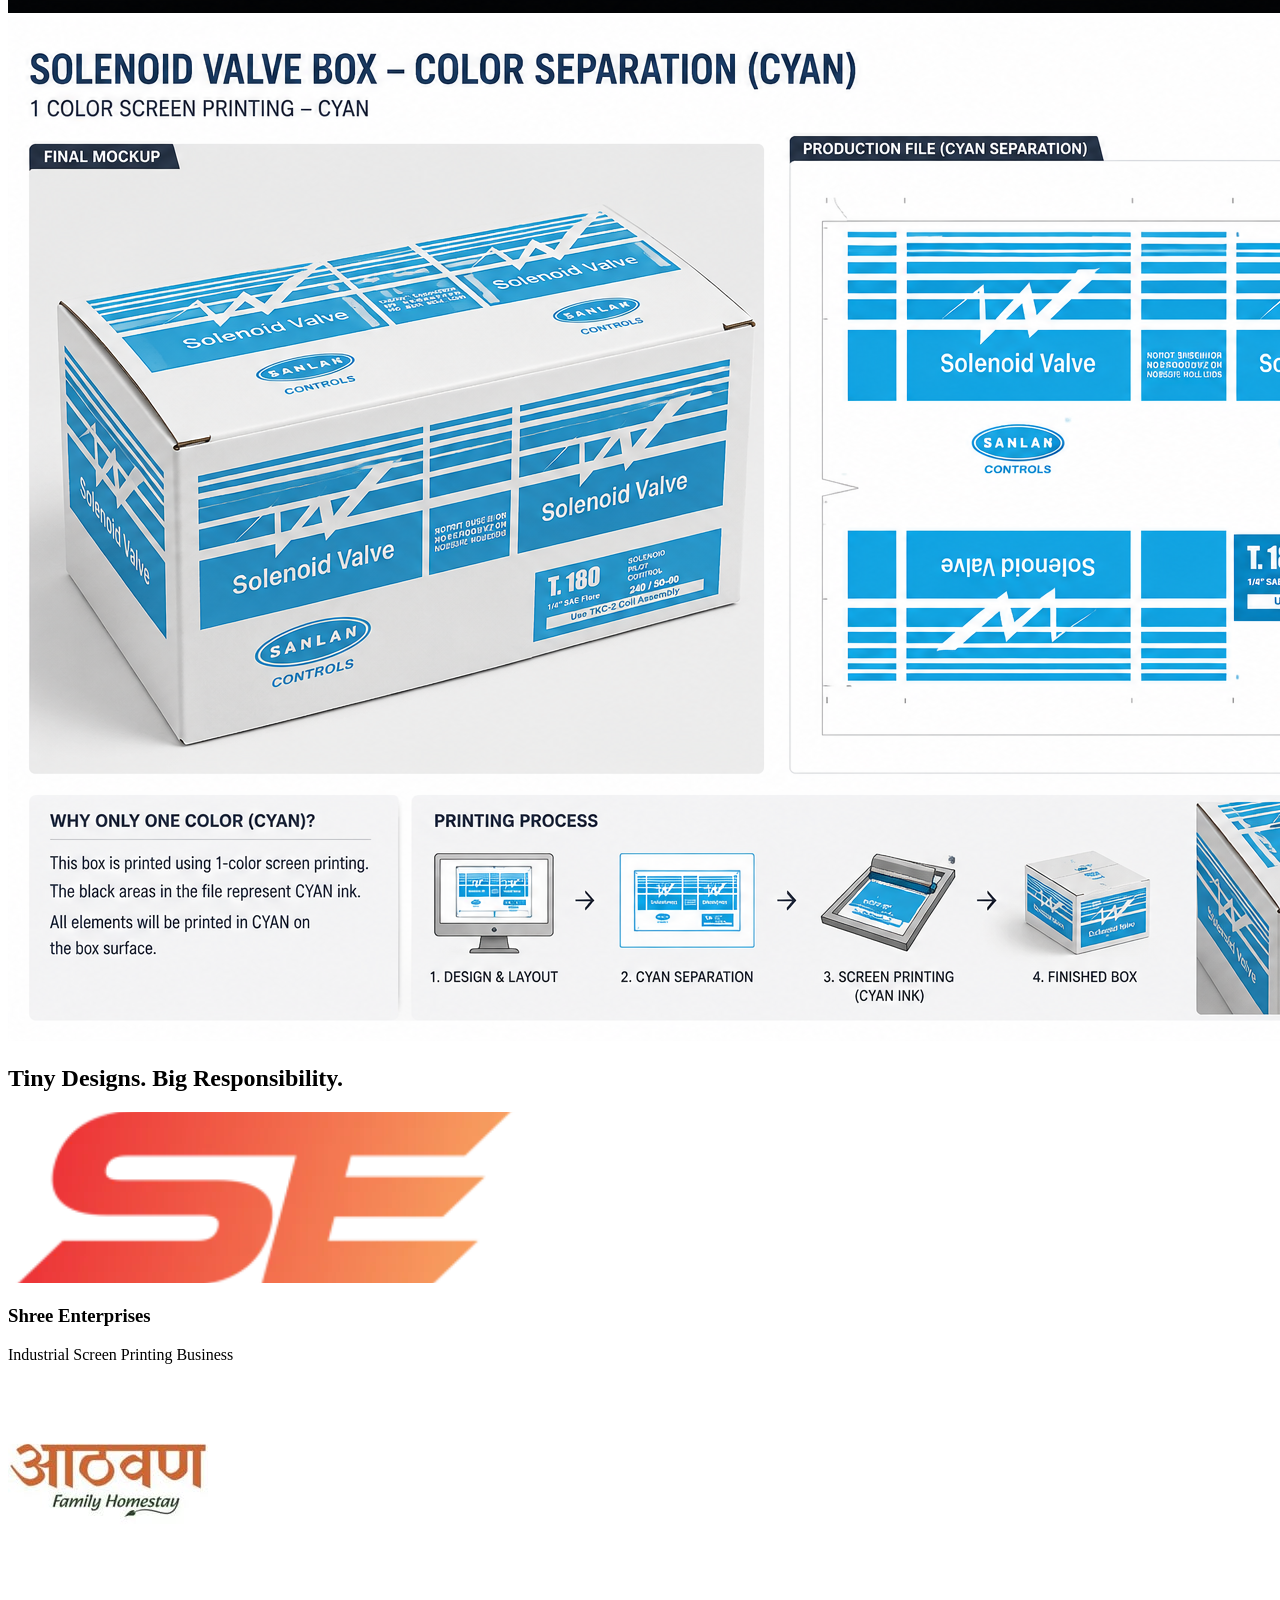
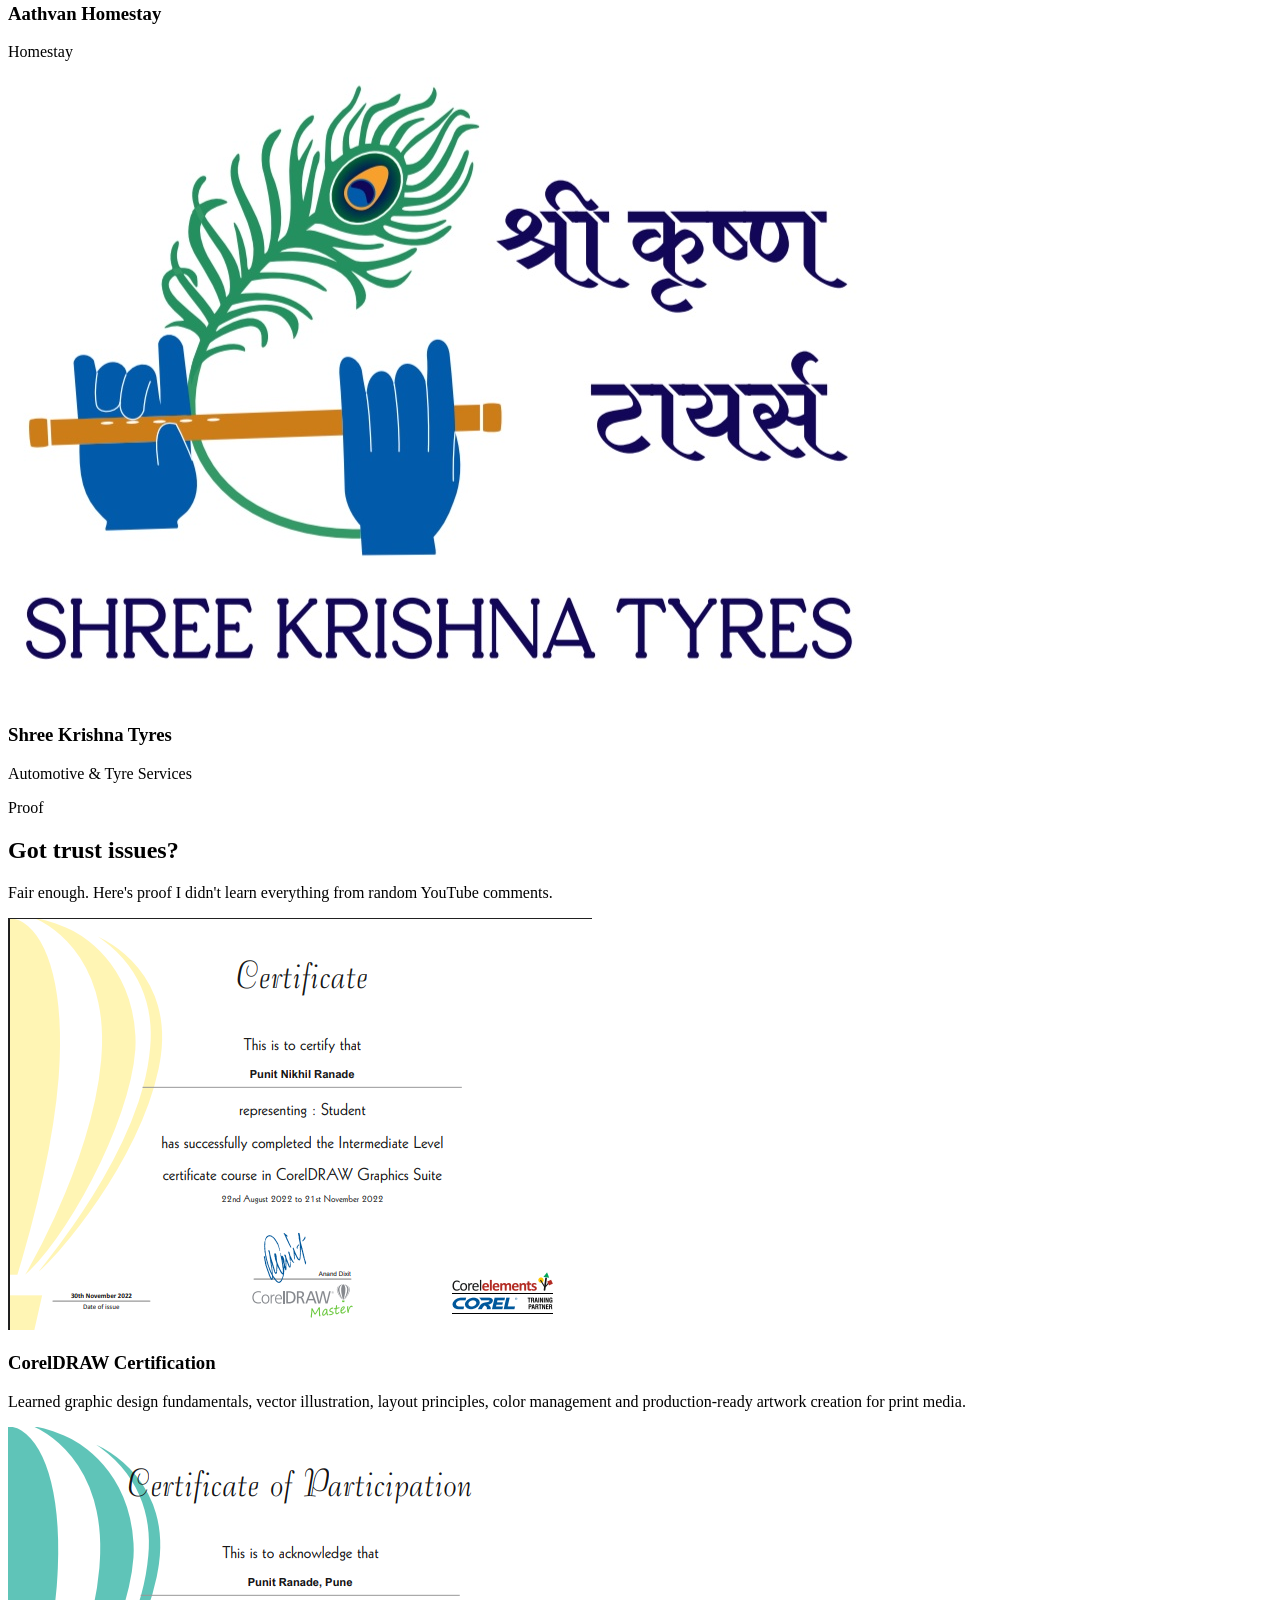
==== commit 93a91945: "Add files via upload" ====
--- a/index_updated.html
+++ b/index_updated.html
@@ -21,12 +21,17 @@
 
         </div>
 
+        <button class="menu-toggle" aria-label="Toggle Navigation">
+            <span></span><span></span><span></span>
+        </button>
+
+        <div class="mobile-menu">
         <nav>
 
             <ul>
                 <li><a href="#about">About</a></li>
                 <li><a href="#work">Work</a></li>
-                <li><a href="#proof">Certifications</a></li>
+                <li><a href="#proof">Proof</a></li>
                 <li><a href="#contact">Get In Touch</a></li>
             </ul>
 
@@ -36,6 +41,8 @@
 
             <a href="https://www.linkedin.com/in/punit-ranade-09016a329">LinkedIn</a>
             <a href="https://www.instagram.com/punitranade">Instagram</a>
+
+        </div>
 
         </div>
 
@@ -52,9 +59,10 @@
             </span>
 
             <h1>
-                I build websites,
-                run campaigns,
-                track everything.
+                I design,
+                build,
+                market,
+                and measure.
             </h1>
 
             <p>
@@ -63,7 +71,9 @@
                 Digital Marketer.
                 MBA Marketing Student.
 
-                Bridging the gap between designs, websites and marketing to help businesses grow online.
+                I started with print design, got curious about websites, fell into digital marketing and somehow ended up wearing multiple hats along the way.
+
+                Today, I work across graphic design, print production, website development, SEO, paid advertising, analytics and tracking... helping businesses build, market and measure their digital presence
             </p>
 
             <div class="hero-buttons">
@@ -82,7 +92,7 @@
 
         <div class="hero-image">
 
-            <img src="assets/profile.jpeg" alt="Punit Ranade">
+            <img src="assets/profile-image.png" alt="Punit Ranade">
 
         </div>
 
@@ -223,6 +233,9 @@
                     <span>Meta Pixel</span>
                     <span>Analytics</span>
                 </div>
+                <a href="https://thegaribi.com" target="_blank">
+                    Visit Website →
+                </a>
 
             </div>
 
@@ -254,6 +267,9 @@
                     <span>Branding</span>
                     <span>Content Architecture</span>
                 </div>
+                <a href="https://manmastishk.org" target="_blank">
+                    Visit Website →
+                </a>
 
             </div>
 
@@ -264,14 +280,144 @@
         <h2 class="sub-heading">
             Numbers. Because feelings aren't analytics.
         </h2>
+        <p class="section-intro">
+            I don't just launch campaigns. I make sure every click, scroll and conversion is measurable.
+        </p>
 
         <div class="analytics-grid">
 
-            <img src="assets/gads.png">
-            <img src="assets/meta1.png">
-            <img src="assets/gtm-tags.png">
-            <img src="assets/gtm_triggers.png">
-            <img src="assets/gtm_variables.png">
+            <!-- GOOGLE ADS -->
+
+            <div class="analytics-card">
+
+                <div class="analytics-image">
+                    <img src="assets/gads.png" class="popup-image">
+                </div>
+
+                <div class="analytics-info">
+
+                    <h3>Google Ads</h3>
+
+                    <div class="metric-grid">
+
+                        <div class="metric-item">
+                            <span class="metric-number counter" data-target="10">0</span>
+                            <span class="metric-label">Campaigns Managed</span>
+                        </div>
+
+                        <div class="metric-item">
+                            <span class="metric-number counter" data-target="2200">0</span>
+                            <span class="metric-label">Total Clicks</span>
+                        </div>
+
+                        <div class="metric-item">
+                            <span class="metric-number counter" data-target="62000">0</span>
+                            <span class="metric-label">Impressions</span>
+                        </div>
+
+                        <div class="metric-item">
+                            <span class="metric-number">₹18K+</span>
+                            <span class="metric-label">Ad Spend Managed</span>
+                        </div>
+
+                    </div>
+
+                </div>
+
+            </div>
+
+            <!-- META ADS -->
+
+            <div class="analytics-card">
+
+                <div class="analytics-image">
+                    <img src="assets/meta1.png" class="popup-image">
+                </div>
+
+                <div class="analytics-info">
+
+                    <h3>Meta Ads</h3>
+
+                    <div class="metric-grid">
+
+                        <div class="metric-item">
+                            <span class="metric-number counter" data-target="5">0</span>
+                            <span class="metric-label">Campaigns Managed</span>
+                        </div>
+
+                        <div class="metric-item">
+                            <span class="metric-number counter" data-target="150">0</span>
+                            <span class="metric-label">WhatsApp Conversations</span>
+                        </div>
+
+                        <div class="metric-item">
+                            <span class="metric-number counter" data-target="30000">0</span>
+                            <span class="metric-label">Impressions</span>
+                        </div>
+
+                        <div class="metric-item">
+                            <span class="metric-number">₹5K+</span>
+                            <span class="metric-label">Ad Spend Managed</span>
+                        </div>
+
+                    </div>
+
+                </div>
+
+            </div>
+
+            <p class="portfolio-note">
+                * Statistics shown represent cumulative performance across multiple campaigns managed.
+            </p>
+
+            <div class="analytics-card">
+                <div class="analytics-image">
+                    <img src="assets/gtm-tags.png" class="popup-image">
+                </div>
+                <div class="analytics-info">
+                    <h3>GTM Tags</h3>
+                    <div class="metric-grid">
+                        <div class="metric-item">
+                            <span class="metric-number counter" data-target="15">0</span>
+                            <span class="metric-label">Tags Configured</span>
+                        </div>
+                    </div>
+                </div>
+            </div>
+
+            <div class="analytics-card">
+                <div class="analytics-image">
+                    <img src="assets/gtm_triggers.png" class="popup-image">
+                </div>
+                <div class="analytics-info">
+                    <h3>GTM Triggers</h3>
+                    <div class="metric-grid">
+                        <div class="metric-item">
+                            <span class="metric-number counter" data-target="15">0</span>
+                            <span class="metric-label">Triggers Implemented</span>
+                        </div>
+                    </div>
+                </div>
+            </div>
+
+            <div class="analytics-card">
+                <div class="analytics-image">
+                    <img src="assets/gtm_variables.png" class="popup-image">
+                </div>
+                <div class="analytics-info">
+                    <h3>Variables & Integrations</h3>
+                    <div class="metric-grid">
+                        <div class="metric-item">
+                            <span class="metric-number counter" data-target="25">0</span>
+                            <span class="metric-label">Variables Configured</span>
+                        </div>
+                        <div class="metric-item">
+                            <span class="metric-number counter" data-target="3">0</span>
+                            <span class="metric-label">Pixel + CAPI Setups</span>
+                        </div>
+                    </div>
+                </div>
+            </div>
 
         </div>
         <!-- LIGHTBOX -->
@@ -285,24 +431,34 @@
         <h2 class="sub-heading">
             Beyond Websites.
         </h2>
+        <p class="section-intro">
+            Sometimes growth starts before someone visits a website. Local search visibility matters too.
+        </p>
 
         <div class="gbp-grid">
-
-            <img src="assets/gbp1.png">
-            <img src="assets/gbp2.png">
-
-        </div>
+<div class="analytics-card reveal">
+<div class="analytics-image"><img src="assets/gbp1.png" class="popup-image"></div>
+<div class="analytics-info"><h3>Shree Enterprises</h3><p>Google Business Profile Management</p></div>
+</div>
+
+<div class="analytics-card reveal">
+<div class="analytics-image"><img src="assets/gbp2.png" class="popup-image"></div>
+<div class="analytics-info"><h3>Aathvan Homestay</h3><p>Local SEO & Business Profile Optimization</p></div>
+</div>
+</div>
 
         <!-- DESIGN -->
 
         <h2 class="sub-heading">
-            Pixels I've Moved Around.
-        </h2>
+            From Screen To Print.
+        </h2>
+
+        <div class="disclaimer"><strong>Portfolio Note:</strong> The designs below are displayed using presentation mockups for portfolio purposes. Original production files, artwork specifications and print-ready assets remain confidential and are not shared publicly to respect client privacy and intellectual property.</div>
 
         <div class="design-grid">
 
-            <img src="assets/MechBees_Mockup.png">
-            <img src="assets/Sanlan_Mockup.png">
+            <img src="assets/MechBees_Mockup.png" class="popup-image">
+            <img src="assets/Sanlan_Mockup.png" class="popup-image">
 
         </div>
 
@@ -313,12 +469,10 @@
         </h2>
 
         <div class="logo-grid">
-
-            <img src="assets/SE_Logo.webp">
-            <img src="assets/logo2.png">
-            <img src="assets/logo3.jpeg">
-
-        </div>
+<div class="analytics-card"><img src="assets/SE_Logo.webp" class="popup-image"><div class="analytics-info"><h3>Shree Enterprises</h3><p>Industrial Screen Printing Business</p></div></div>
+<div class="analytics-card"><img src="assets/logo2.png" class="popup-image"><div class="analytics-info"><h3>Aathvan Homestay</h3><p>Homestay </p></div></div>
+<div class="analytics-card"><img src="assets/logo3.jpeg" class="popup-image"><div class="analytics-info"><h3>Shree Krishna Tyres</h3><p>Automotive & Tyre Services</p></div></div>
+</div>
 
     </section>
 
@@ -341,12 +495,27 @@
 
         <div class="certificate-grid">
 
-            <img src="assets/corel.png">
-            <img src="assets/corel_masterclass.png">
-            <img src="assets/dg.jpeg">
-            <img src="assets/shopify_certificate.png">
-
-        </div>
+<div class="analytics-card reveal">
+<img src="assets/corel.png" class="popup-image">
+<div class="analytics-info"><h3>CorelDRAW Certification</h3><p>Learned graphic design fundamentals, vector illustration, layout principles, color management and production-ready artwork creation for print media.</p></div>
+</div>
+
+<div class="analytics-card reveal">
+<img src="assets/corel_masterclass.png" class="popup-image">
+<div class="analytics-info"><h3>CorelDRAW Masterclass Certification</h3><p>Focused on professional workflows, advanced print production, design efficiency and industry-level execution beyond simply learning software tools.</p></div>
+</div>
+
+<div class="analytics-card reveal">
+<img src="assets/dg.jpeg" class="popup-image">
+<div class="analytics-info"><h3>Digital Marketing Bootcamp</h3><p>Learned SEO, Google Ads, Meta Ads, tracking implementation, analytics, conversion optimization and agency-style campaign execution.</p></div>
+</div>
+
+<div class="analytics-card reveal">
+<img src="assets/shopify_certificate.png" class="popup-image">
+<div class="analytics-info"><h3>Shopify Cohort - 1</h3><p>Learned Shopify store development, theme customization, product setup and e-commerce website deployment.</p></div>
+</div>
+
+</div>
 
     </section>
 
@@ -364,9 +533,10 @@
 
         <p>
             Need a website?
-            Need more traffic? 
-            
-            I'm probably interested.
+            Need help with SEO?
+            Need better tracking?
+            Need someone who understands both print and digital?
+            Let's talk.
         </p>
 
         <form>
@@ -400,32 +570,115 @@
     </section>
 
 
+<div id="lightbox">
+    <span class="close-btn">&times;</span>
+    <img id="lightbox-img" src="">
+</div>
+
+<script>
+const images=document.querySelectorAll('.popup-image');
+const lightbox=document.getElementById('lightbox');
+const lightboxImg=document.getElementById('lightbox-img');
+const closeBtn=document.querySelector('.close-btn');
+
+images.forEach(img=>{
+ img.addEventListener('click',()=>{
+   lightbox.style.display='flex';
+   lightboxImg.src=img.src;
+ });
+});
+
+closeBtn.addEventListener('click',()=>lightbox.style.display='none');
+lightbox.addEventListener('click',(e)=>{
+ if(e.target===lightbox){lightbox.style.display='none';}
+});
+</script>
+
+
+<script>
+const observer=new IntersectionObserver(entries=>{
+entries.forEach(entry=>{
+if(entry.isIntersecting){entry.target.classList.add('show');}
+});
+},{threshold:0.1});
+
+document.querySelectorAll('.project,.analytics-card,.logo-grid img,.design-grid img').forEach(el=>{
+el.classList.add('reveal');
+observer.observe(el);
+});
+</script>
+
+
 <footer>
-
-    <div class="footer-content">
-
-        <h3>Punit Ranade</h3>
-
-        <p>
-            Pre-Press Designer • Web Developer • Digital Marketer
-        </p>
-
-        <div class="footer-links">
-
-            <a href="#about">About</a>
-            <a href="#work">Work</a>
-            <a href="#proof">Certifications</a>
-            <a href="#contact">Contact</a>
-
-        </div>
-
-        <p class="copyright">
-            © 2026 Punit Ranade. Built with HTML, CSS and way too much caffeine.
-        </p>
-
-    </div>
-
+<div class="footer-content">
+<h3>Punit Ranade</h3>
+<p>Pre-Press Designer • Web Developer • Digital Marketer</p>
+<div class="footer-links">
+<a href="mailto:ranadepunit@gmail.com">Email</a>
+<a href="https://wa.me/918605760772">WhatsApp</a>
+<a href="https://www.linkedin.com/in/punit-ranade-09016a329">LinkedIn</a>
+<a href="https://www.instagram.com/punitranade">Instagram</a>
+</div>
+<p class="copyright">© 2026 Punit Ranade • Built with HTML, CSS and caffeine.</p>
+</div>
 </footer>
 
+<script>
+const sections=document.querySelectorAll('section[id]');
+const links=document.querySelectorAll('.navbar a[href^="#"]');
+window.addEventListener('scroll',()=>{
+ let current='';
+ sections.forEach(s=>{if(scrollY>=s.offsetTop-200) current=s.id;});
+ links.forEach(l=>{
+  l.classList.remove('active');
+  if(l.getAttribute('href')==='#'+current) l.classList.add('active');
+ });
+});
+</script>
+
+<script>
+
+const counters = document.querySelectorAll('.counter');
+
+const runCounter = (counter)=>{
+
+    const target = +counter.dataset.target;
+    let current = 0;
+    const increment = target / 60;
+
+    const updateCounter = () => {
+        current += increment;
+
+        if(current < target){
+            if(target >= 1000){
+                counter.innerText = Math.floor(current/1000) + 'K+';
+            }else{
+                counter.innerText = Math.floor(current) + '+';
+            }
+            requestAnimationFrame(updateCounter);
+        }else{
+            if(target === 2200) counter.innerText = '2.2K+';
+            else if(target === 62000) counter.innerText = '62K+';
+            else if(target === 30000) counter.innerText = '30K+';
+            else counter.innerText = target + '+';
+        }
+    }
+    updateCounter();
+};
+
+const counterObserver = new IntersectionObserver((entries)=>{
+    entries.forEach(entry=>{
+        if(entry.isIntersecting && !entry.target.classList.contains('counted')){
+            runCounter(entry.target);
+            entry.target.classList.add('counted');
+        }
+    });
+},{threshold:0.5});
+
+counters.forEach(counter=>counterObserver.observe(counter));
+
+</script>
+
+<script src="script.js"></script>
 </body>
 </html>
